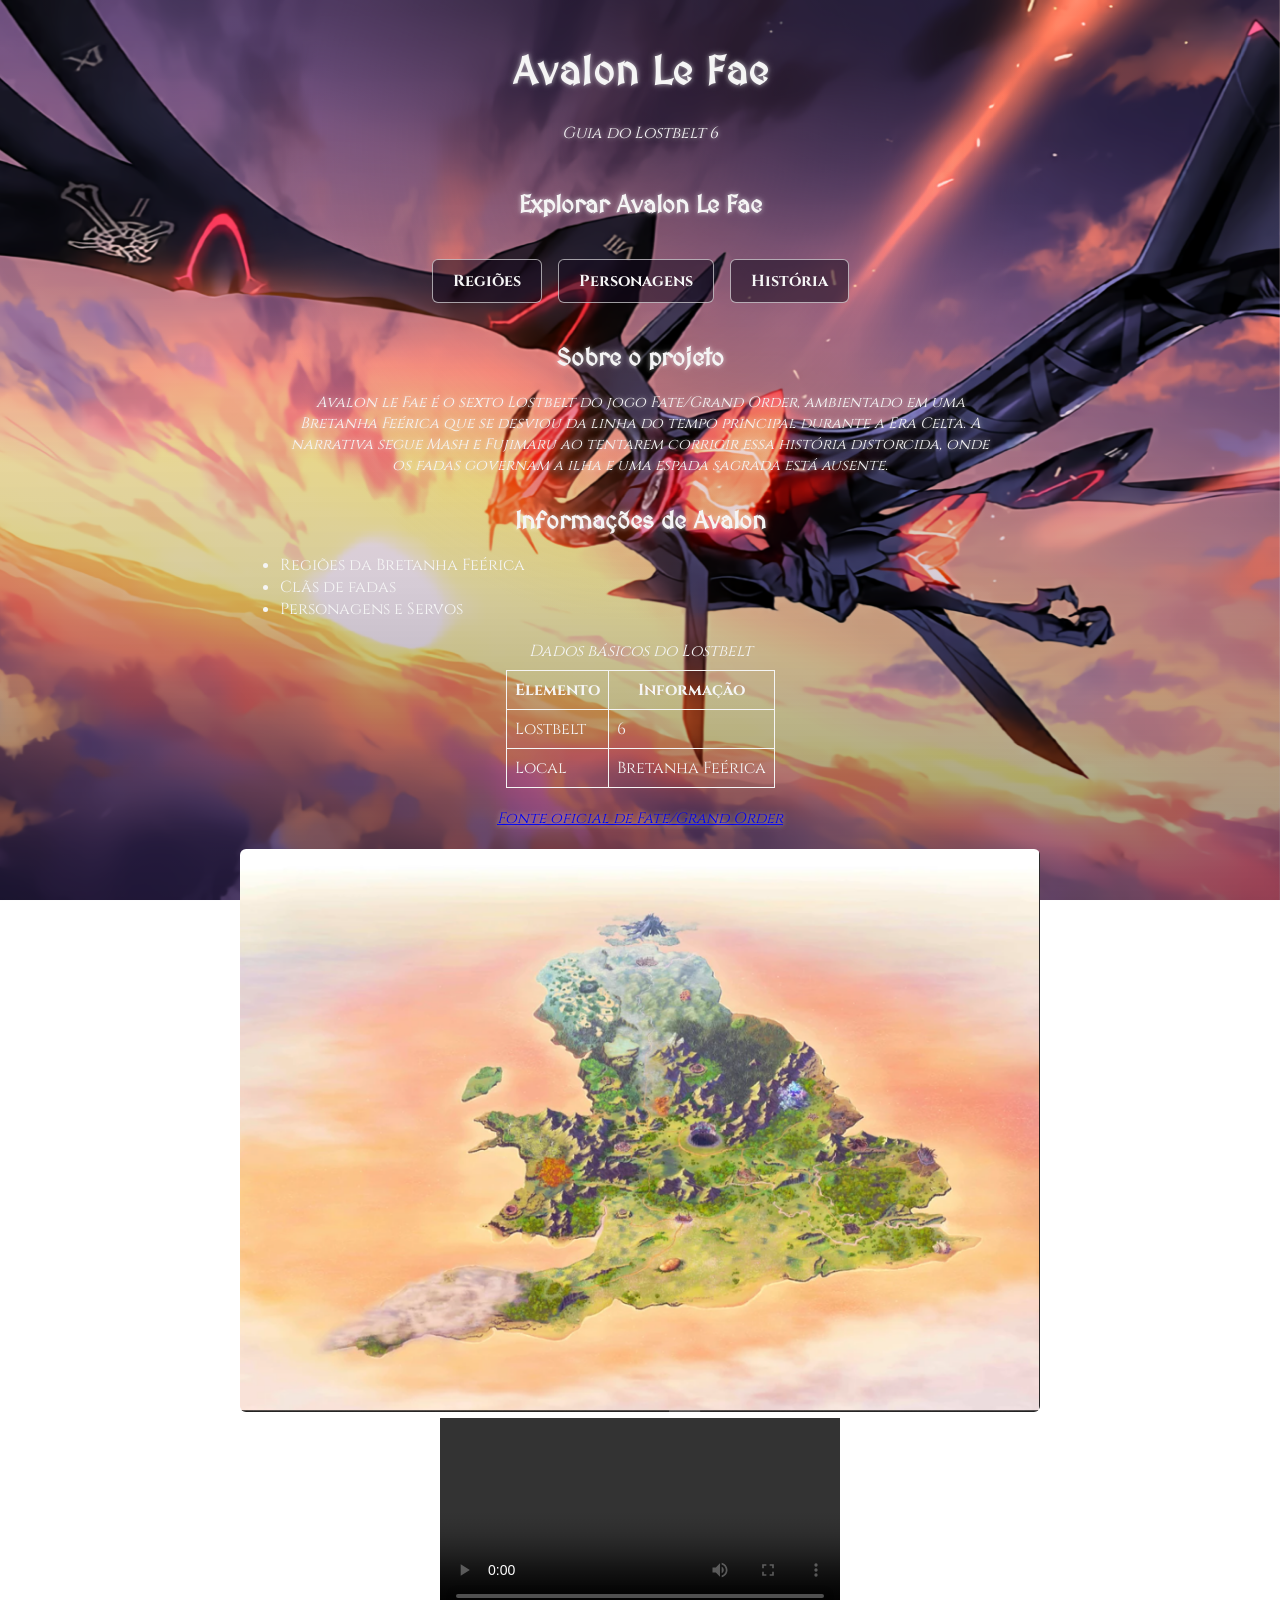
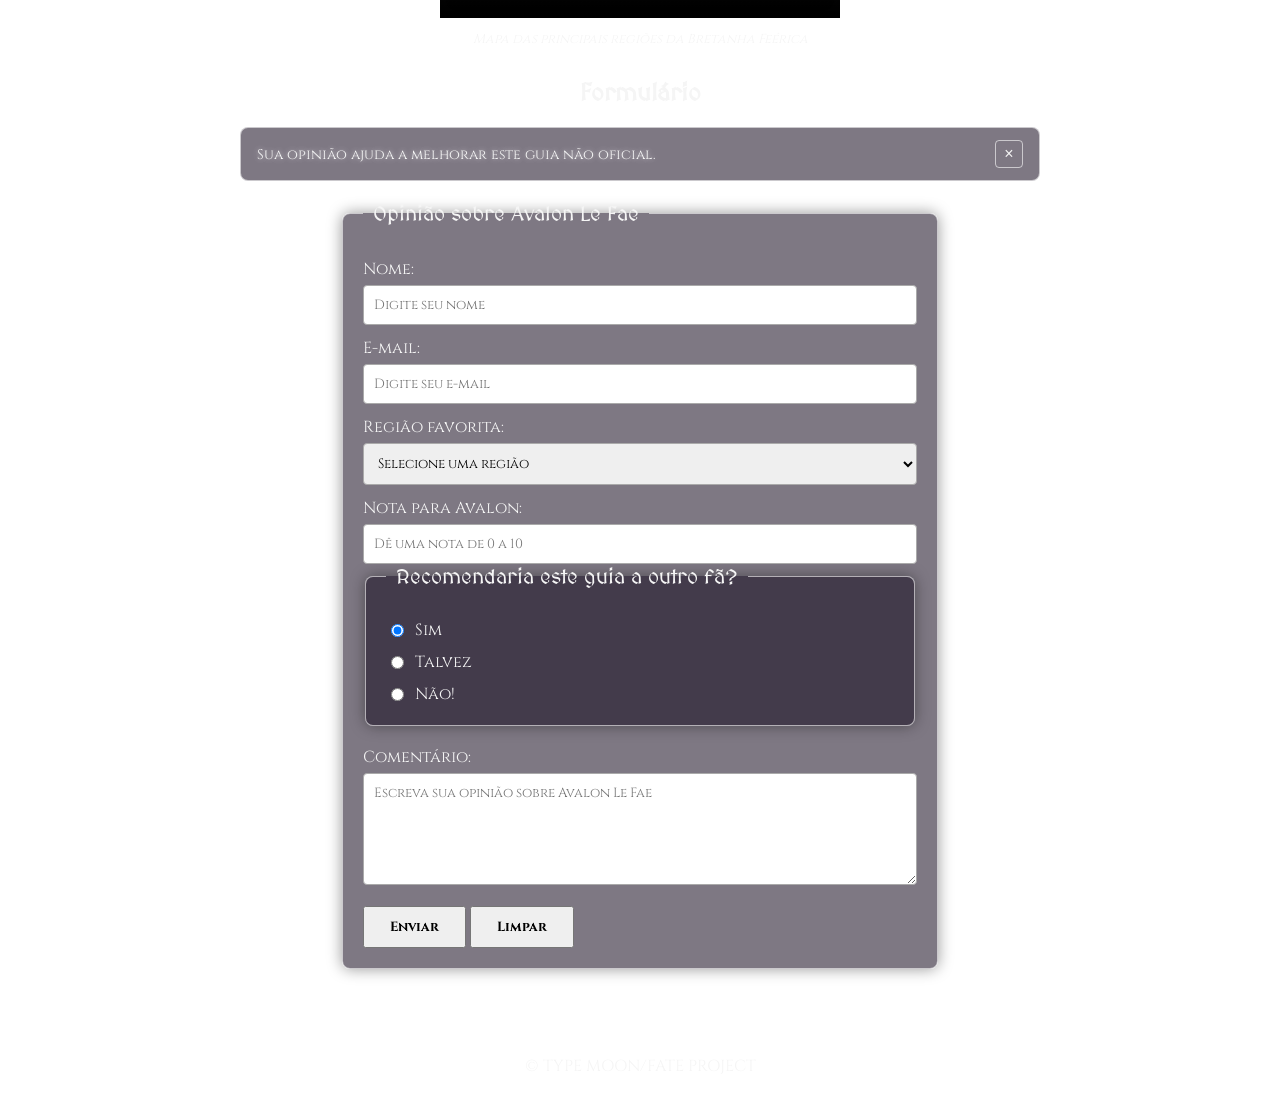
==== lsotblet6/Html/index.html @ a75bbd62 "arquivo renomeado" ====
<!DOCTYPE html>
<html lang="pt-BR">
<head>
  <meta charset="UTF-8">
  <meta name="viewport" content="width=device-width, initial-scale=1.0">
  <title>Avalon Le Fae</title>

  <link rel="preconnect" href="https://fonts.googleapis.com">
  <link rel="preconnect" href="https://fonts.gstatic.com" crossorigin>
  <link href="https://fonts.googleapis.com/css2?family=MedievalSharp&family=Cinzel:wght@400;600&display=swap" rel="stylesheet">
  <link rel="icon" type="image/png" href="symbollb6.png">

  <style>
    * { box-sizing: border-box; }
    html, body { height: 100%; }
    body {
      position: relative; margin: 0; min-height: 100vh; overflow-x: hidden;
      font-family: 'Cinzel', serif;
      background: url(albion_waifu2x_art_noise2_waifu2x_art_noise3_scale.png) center/cover fixed no-repeat;
    }
    .overlay-entardecer {
      position: fixed; inset: 0; z-index: 0; pointer-events: none; mix-blend-mode: multiply;
      background: radial-gradient(ellipse at 50% 15%, rgba(255,176,90,.35) 0%, rgba(255,176,90,0) 45%),
                  linear-gradient(to bottom, rgba(255,140,70,.22) 0%, rgba(230,90,110,.18) 35%, rgba(90,50,90,.25) 65%, rgba(25,15,45,.45) 100%);
      animation: respirarLuz 10s ease-in-out infinite alternate;
    }
    @keyframes respirarLuz { 0% { opacity: .75; } 100% { opacity: 1; } }

    .conteudo { position: relative; z-index: 1; display: flex; flex-direction: column; min-height: 100vh; padding: 20px 0; }
    h1, .titulo-medieval { font-family: 'MedievalSharp', cursive; }
    h1, h2, p, .texto-glow { color: #f5f5f5; text-shadow: 0 0 4px rgba(255,255,255,.5), 0 0 8px rgba(255,255,255,.25); }
    h1 { text-align: center; font-size: 2.5rem; letter-spacing: 1px; }
    h2 { text-align: center; font-family: 'MedievalSharp', cursive; }
    .subtitulo { text-align: center; font-style: italic; }

    main { margin-top: auto; padding: 0 20px 40px; }
    main > section > p { font-size: 15px; font-style: italic; max-width: 700px; margin: 0 auto; text-align: center; }
    section { margin: 30px auto; max-width: 800px; }

    .area-nav { display: flex; align-items: center; justify-content: center; margin: 40px 0; }
    nav { display: flex; justify-content: center; gap: 16px; flex-wrap: wrap; }
    .botao-nav {
      display: inline-block; padding: 10px 20px; text-decoration: none;
      color: #f5f5f5; font-family: 'Cinzel', serif; font-weight: bold;
      border: 1px solid rgba(255,255,255,.6); border-radius: 6px;
      background: rgba(20,10,30,.55); transition: box-shadow .2s;
    }
    .botao-nav:hover, .botao-nav:focus-visible { box-shadow: 0 0 10px rgba(216,164,255,.6); outline: 2px solid #d8a4ff; outline-offset: 2px; }

    ul, table { color: #f5f5f5; }
    table { border-collapse: collapse; margin: 20px auto; }
    th, td { border: 1px solid #f5f5f5; padding: 8px; }
    caption { color: #f5f5f5; font-style: italic; margin-bottom: 8px; }

    figure { text-align: center; margin: 20px auto; }
    figcaption { color: #f5f5f5; font-size: 13px; font-style: italic; margin-top: 6px; }
    img { max-width: 100%; height: auto; border-radius: 6px; }

    form { max-width: 600px; margin: 20px auto; }
    fieldset { padding: 20px; border: 1px solid rgba(255,255,255,.6); border-radius: 8px; background: rgba(20,10,30,.55); box-shadow: 0 0 15px rgba(0,0,0,.4); margin-bottom: 20px; }
    legend { color: #f5f5f5; font-family: 'MedievalSharp', cursive; font-size: 1.3rem; padding: 0 10px; }
    label { display: block; color: #f5f5f5; margin-top: 12px; }
    input, select, textarea { width: 100%; padding: 10px; margin-top: 5px; border: 1px solid #aaa; border-radius: 4px; font-family: 'Cinzel', serif; }
    input:focus-visible, select:focus-visible, textarea:focus-visible { outline: none; border-color: #d8a4ff; box-shadow: 0 0 8px rgba(216,164,255,.5); }
    .campo-radio { display: flex; align-items: center; gap: 8px; margin-top: 10px; }
    .campo-radio label { display: inline; margin: 0; }
    .campo-radio input { width: auto; margin-top: 0; }
    .botao-formulario { margin-top: 15px; padding: 10px 25px; cursor: pointer; font-family: 'Cinzel', serif; font-weight: bold; }

    .aviso {
      display: flex; align-items: center; justify-content: space-between; gap: 12px;
      padding: 12px 16px; border: 1px solid rgba(255,255,255,.6); border-radius: 8px;
      background: rgba(20,10,30,.55); margin-bottom: 20px;
    }
    .aviso p { margin: 0; text-align: left; font-size: 14px; }
    .botao-fechar {
      background: transparent; border: 1px solid rgba(255,255,255,.6); color: #f5f5f5;
      border-radius: 4px; width: 28px; height: 28px; cursor: pointer; font-size: 16px; line-height: 1;
    }
    .botao-fechar:hover, .botao-fechar:focus-visible { box-shadow: 0 0 8px rgba(216,164,255,.6); }
    .oculto { display: none; }

    footer { text-align: center; }

    @keyframes fadeIn { from { opacity: 0; transform: translateY(12px); } to { opacity: 1; transform: translateY(0); } }
    .fade-in { opacity: 0; animation: fadeIn 1s ease-out forwards; }
    .fade-in-1 { animation-delay: .1s; } .fade-in-2 { animation-delay: .4s; }
    .fade-in-3 { animation-delay: .7s; } .fade-in-3b { animation-delay: .9s; } .fade-in-3c { animation-delay: 1.1s; }
    .fade-in-4 { animation-delay: 1.4s; }

    @media (prefers-reduced-motion: reduce) {
      .overlay-entardecer, .fade-in { animation: none; opacity: 1; }
    }
  </style>
</head>
<body>
  <div class="overlay-entardecer"></div>

  <div class="conteudo">

    <header>
      <h1 class="fade-in fade-in-1">Avalon Le Fae</h1>
      <p class="subtitulo texto-glow fade-in fade-in-2">Guia do Lostbelt 6</p>
    </header>

    <main>

      <section aria-labelledby="titulo-explorar">
        <h2 id="titulo-explorar">Explorar Avalon Le Fae</h2>
        <div class="area-nav">
          <nav aria-label="Navegação principal">
            <a class="botao-nav fade-in fade-in-3" href="regioes.html">Regiões</a>
            <a class="botao-nav fade-in fade-in-3b" href="servos.html">Personagens</a>
            <a class="botao-nav fade-in fade-in-3c" href="story.html">História</a>
          </nav>
        </div>
      </section>

      <section aria-labelledby="titulo-sobre">
        <h2 id="titulo-sobre">Sobre o projeto</h2>
        <p class="fade-in fade-in-4">
          Avalon le Fae é o sexto Lostbelt do jogo Fate/Grand Order, ambientado em uma Bretanha
          Feérica que se desviou da linha do tempo principal durante a Era Celta. A narrativa segue
          Mash e Fujimaru ao tentarem corrigir essa história distorcida, onde os fadas governam a
          ilha e uma espada sagrada está ausente.
        </p>
      </section>

      <section aria-labelledby="titulo-info">
        <h2 id="titulo-info">Informações de Avalon</h2>
        <ul>
          <li>Regiões da Bretanha Feérica</li>
          <li>Clãs de fadas</li>
          <li>Personagens e Servos</li>
        </ul>
        <table>
          <caption>Dados básicos do Lostbelt</caption>
          <thead>
            <tr><th scope="col">Elemento</th><th scope="col">Informação</th></tr>
          </thead>
          <tbody>
            <tr><td>Lostbelt</td><td>6</td></tr>
            <tr><td>Local</td><td>Bretanha Feérica</td></tr>
          </tbody>
        </table>
        <p>
          <a href="https://fate-go.us/" target="_blank" rel="noopener noreferrer">Fonte oficial de Fate/Grand Order</a>
        </p>
        <figure>
          <img src="mapa_lostbelt.png" alt="Mapa ilustrado das regiões de Avalon Le Fae, mostrando Salisbury, Londinium, Orkney e Cornwall">
          <video controls width="400">
            <source src="videoplayback.mp4" type="video/mp4">
          </video>
          <figcaption>Mapa das principais regiões da Bretanha Feérica</figcaption>
        </figure>
      </section>

      <section aria-labelledby="titulo-formulario">
        <h2 id="titulo-formulario">Formulário</h2>

        <div class="aviso" id="aviso-formulario">
          <p>Sua opinião ajuda a melhorar este guia não oficial.</p>
          <button type="button" class="botao-fechar" aria-label="Fechar aviso" onclick="document.getElementById('aviso-formulario').classList.add('oculto')">×</button>
        </div>

        <form action="#" method="post">
          <fieldset>
            <legend>Opinião sobre Avalon Le Fae</legend>

            <label for="nome">Nome:</label>
            <input type="text" id="nome" name="nome" required minlength="2" placeholder="Digite seu nome">

            <label for="email">E-mail:</label>
            <input type="email" id="email" name="email" required placeholder="Digite seu e-mail">

            <label for="regiao">Região favorita:</label>
            <select id="regiao" name="regiao" required>
              <option value="">Selecione uma região</option>
              <option value="salisbury">Salisbury</option>
              <option value="londinium">Londinium</option>
              <option value="orkney">Orkney</option>
              <option value="cornwall">Cornwall</option>
              <option value="norwich">Norwich</option>
            </select>

            <label for="nota">Nota para Avalon:</label>
            <input type="number" id="nota" name="nota" min="0" max="10" required placeholder="Dê uma nota de 0 a 10">

            <fieldset>
              <legend>Recomendaria este guia a outro fã?</legend>
              <div class="campo-radio">
                <input type="radio" id="recomenda-sim" name="recomendacao" value="sim" checked>
                <label for="recomenda-sim">Sim</label>
              </div>
              <div class="campo-radio">
                <input type="radio" id="recomenda-talvez" name="recomendacao" value="talvez">
                <label for="recomenda-talvez">Talvez</label>
              </div>
              <div class="campo-radio">
                <input type="radio" id="recomenda-nao" name="recomendacao" value="nao">
                <label for="recomenda-nao">Não!</label>
              </div>
            </fieldset>

            <label for="comentario">Comentário:</label>
            <textarea id="comentario" name="comentario" rows="5" placeholder="Escreva sua opinião sobre Avalon Le Fae"></textarea>

            <button class="botao-formulario" type="submit">Enviar</button>
            <button class="botao-formulario" type="reset">Limpar</button>
          </fieldset>
        </form>
      </section>

    </main>

    <footer>
      <p>© TYPE MOON/FATE PROJECT</p>
    </footer>

  </div>
</body>
</html>
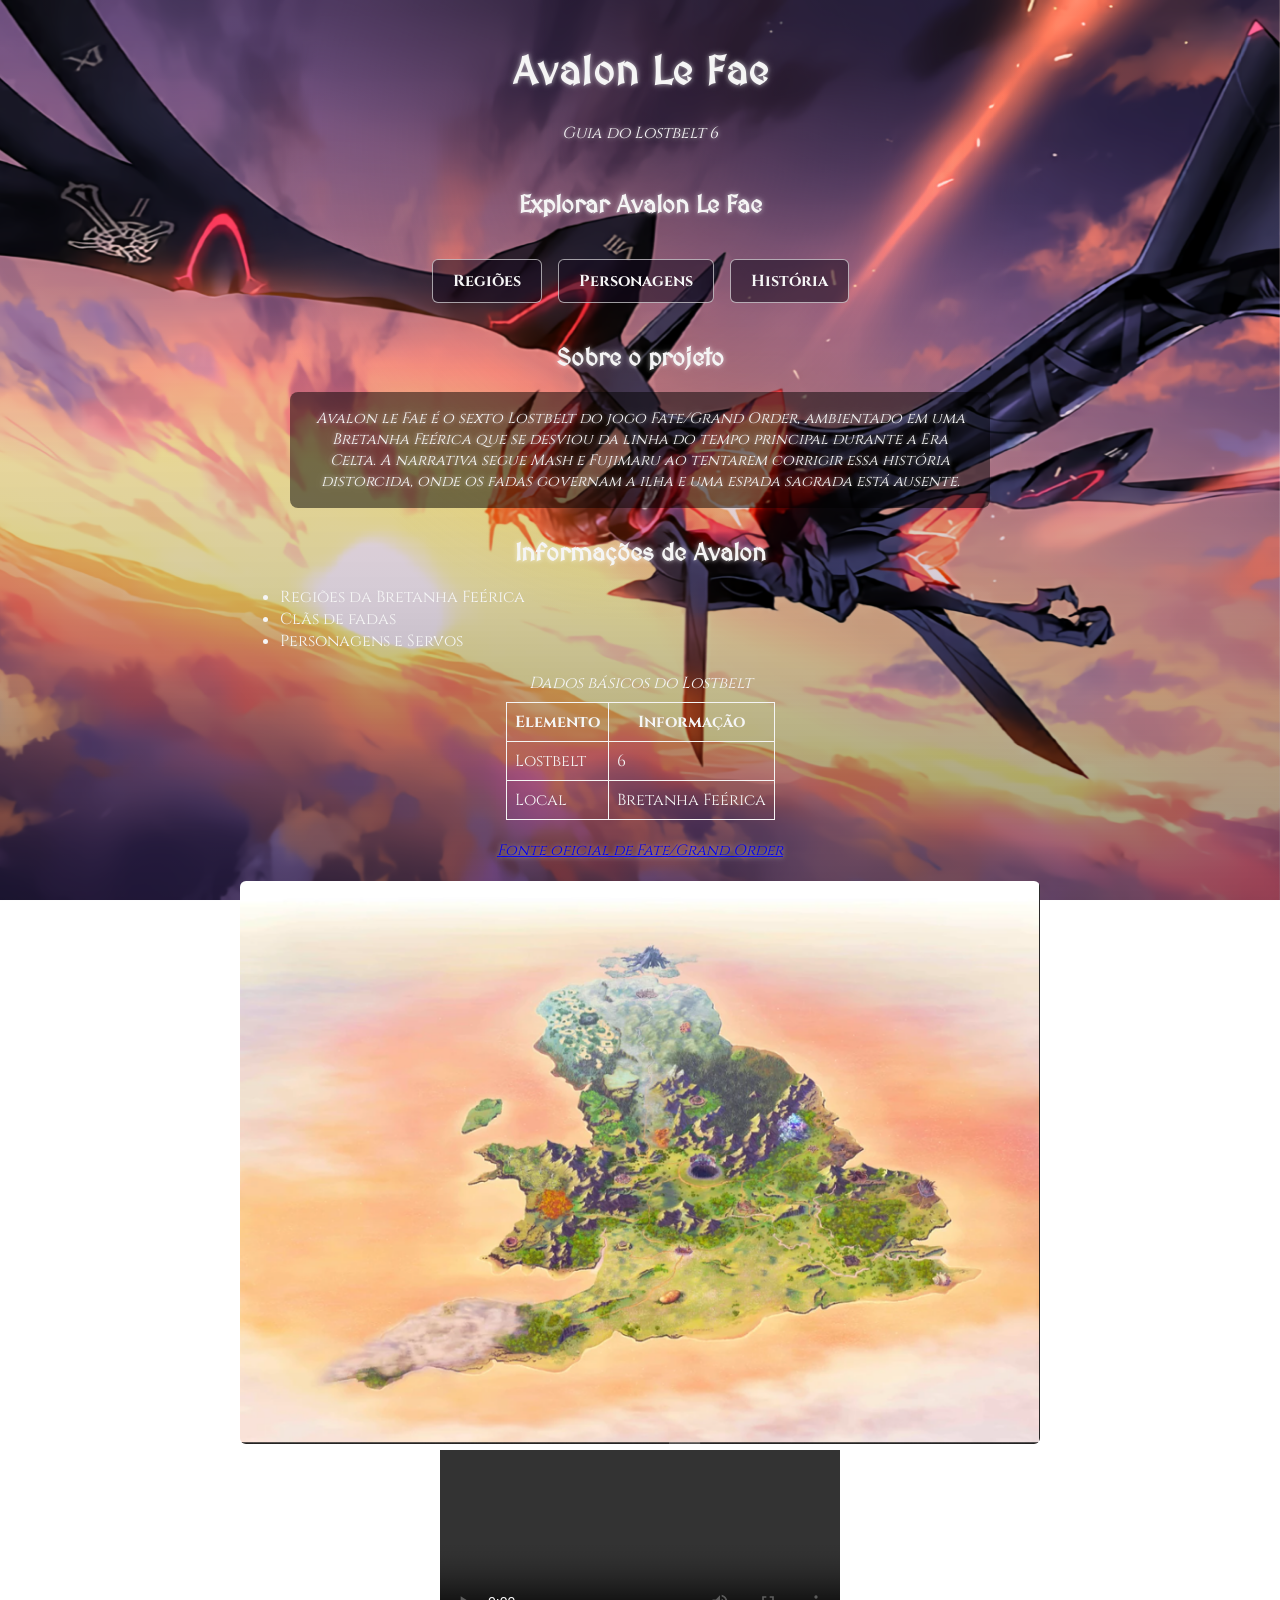
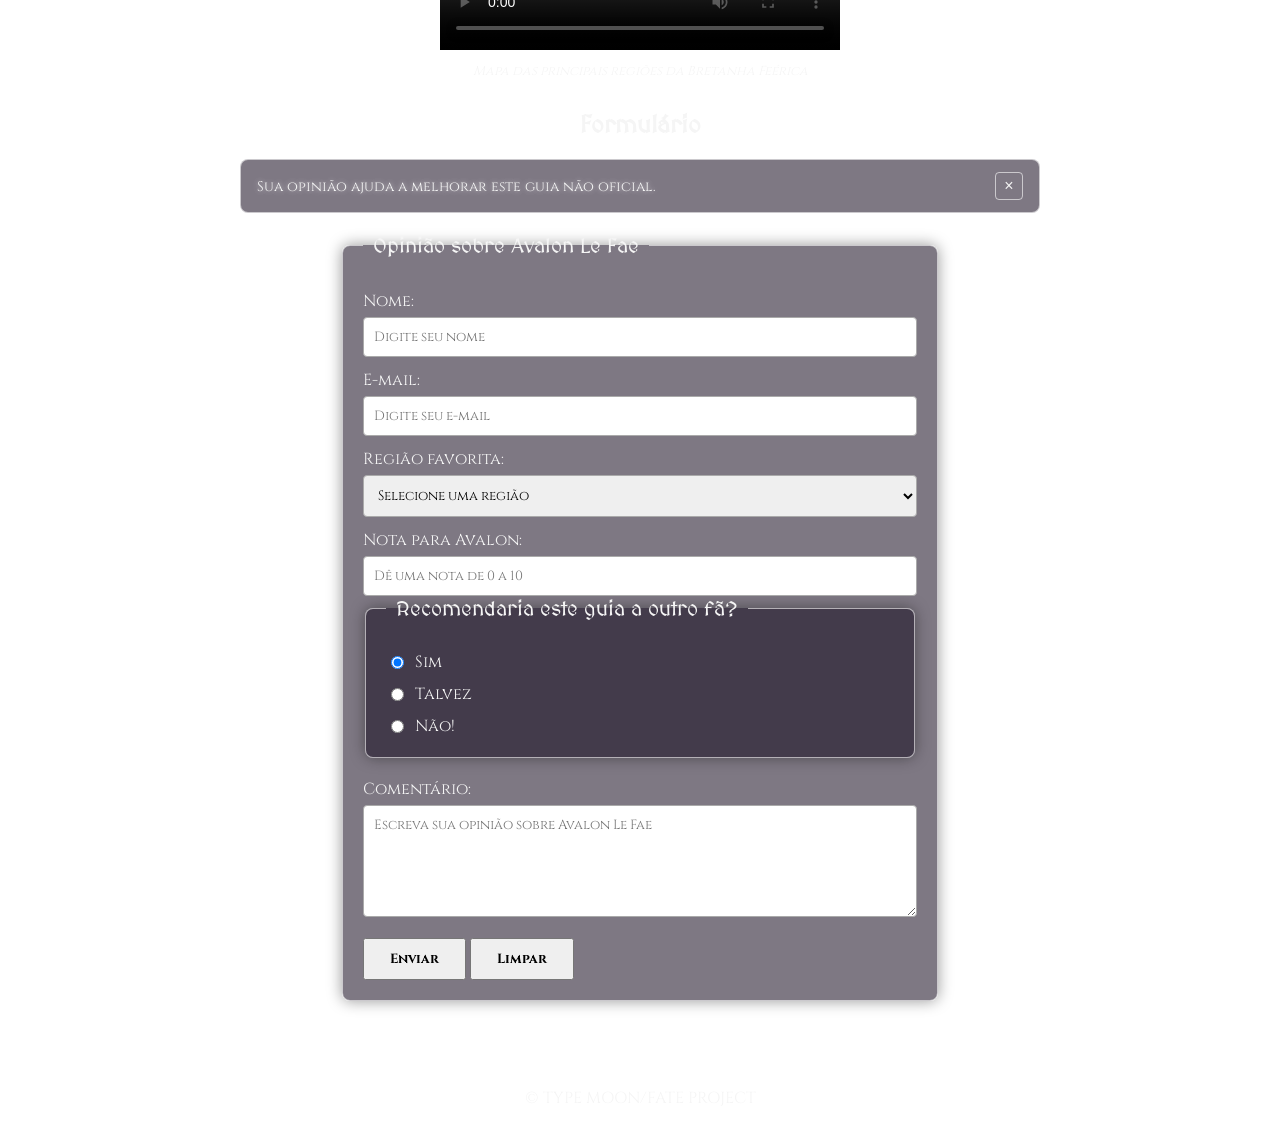
==== commit 83d8631a: "adicionar bloco ao fundo da descrição" ====
--- a/lsotblet6/Html/index.html
+++ b/lsotblet6/Html/index.html
@@ -36,6 +36,13 @@
     main { margin-top: auto; padding: 0 20px 40px; }
     main > section > p { font-size: 15px; font-style: italic; max-width: 700px; margin: 0 auto; text-align: center; }
     section { margin: 30px auto; max-width: 800px; }
+
+    /* Novo: quadro escuro semi-transparente para o texto "Sobre o projeto" */
+    .texto-com-fundo {
+      background: rgba(0, 0, 0, 0.5);
+      padding: 16px 20px;
+      border-radius: 8px;
+    }
 
     .area-nav { display: flex; align-items: center; justify-content: center; margin: 40px 0; }
     nav { display: flex; justify-content: center; gap: 16px; flex-wrap: wrap; }
@@ -118,7 +125,7 @@
 
       <section aria-labelledby="titulo-sobre">
         <h2 id="titulo-sobre">Sobre o projeto</h2>
-        <p class="fade-in fade-in-4">
+        <p class="texto-com-fundo fade-in fade-in-4">
           Avalon le Fae é o sexto Lostbelt do jogo Fate/Grand Order, ambientado em uma Bretanha
           Feérica que se desviou da linha do tempo principal durante a Era Celta. A narrativa segue
           Mash e Fujimaru ao tentarem corrigir essa história distorcida, onde os fadas governam a
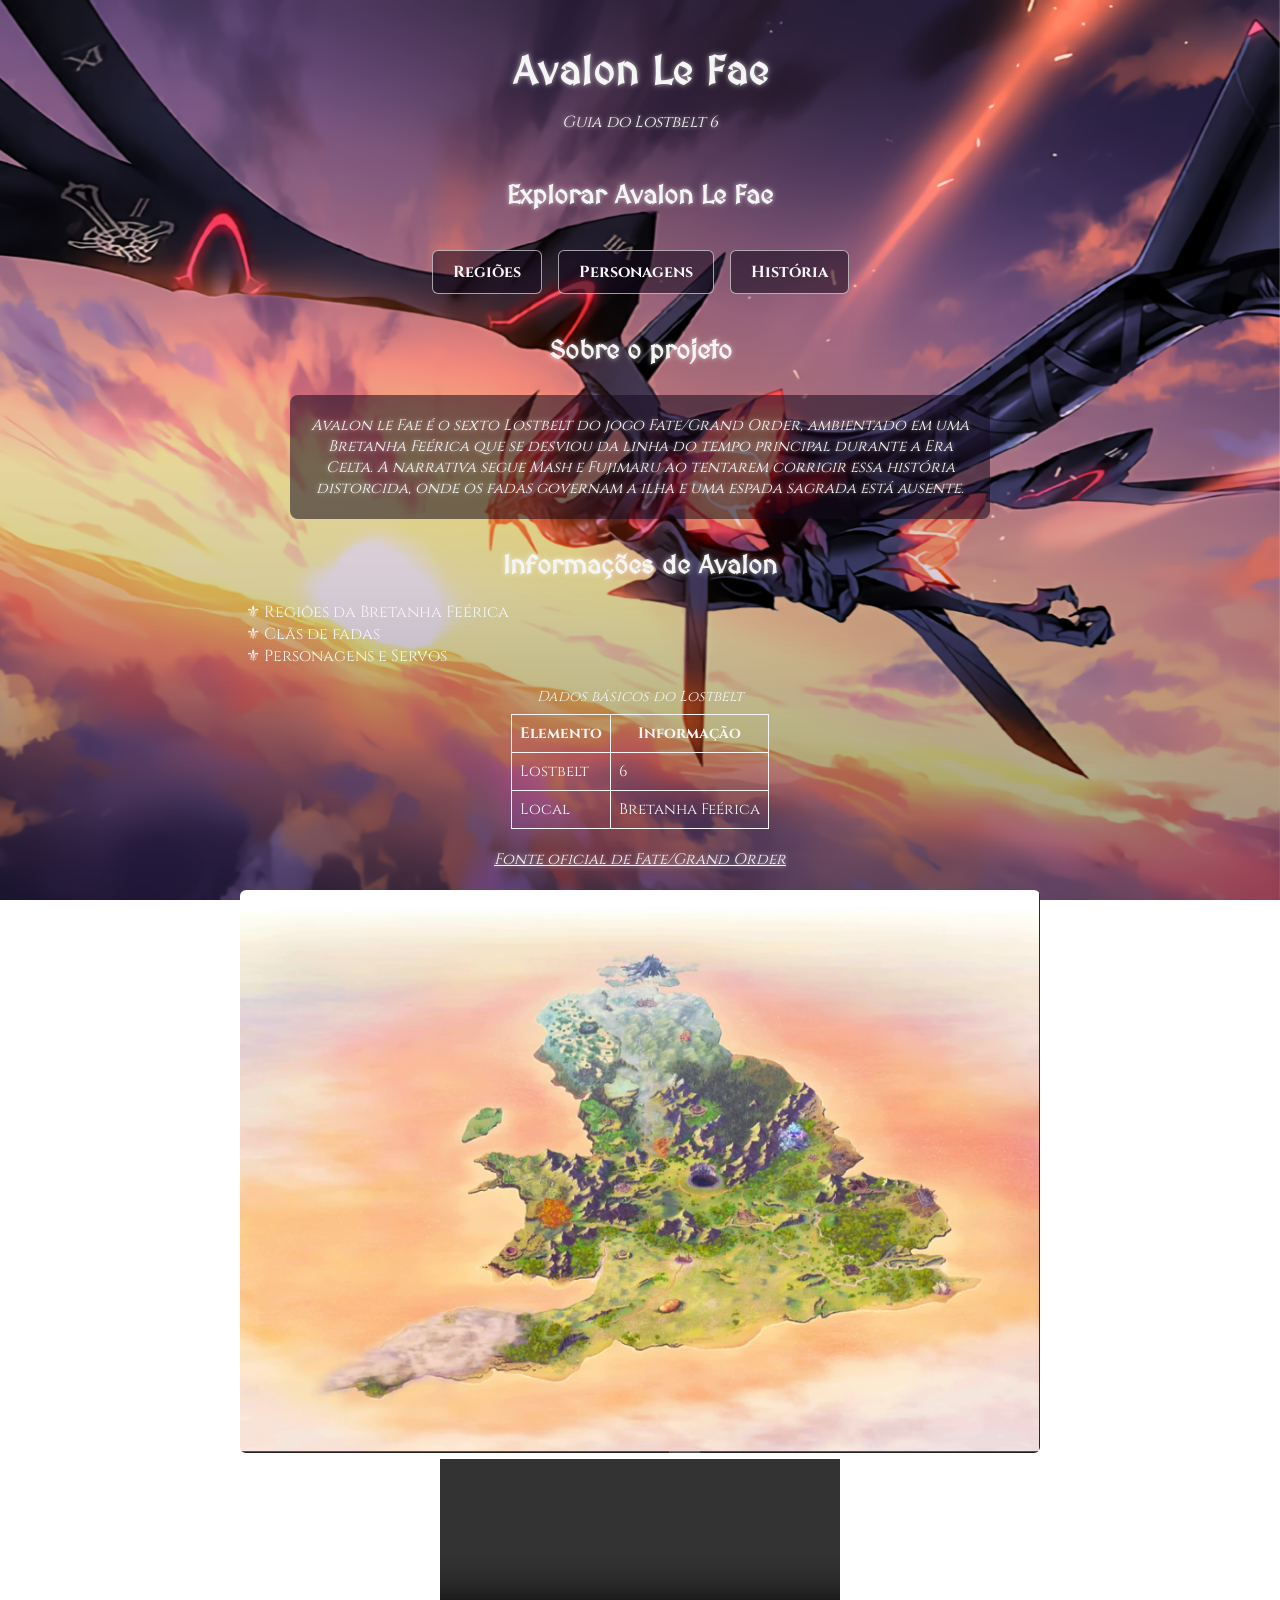
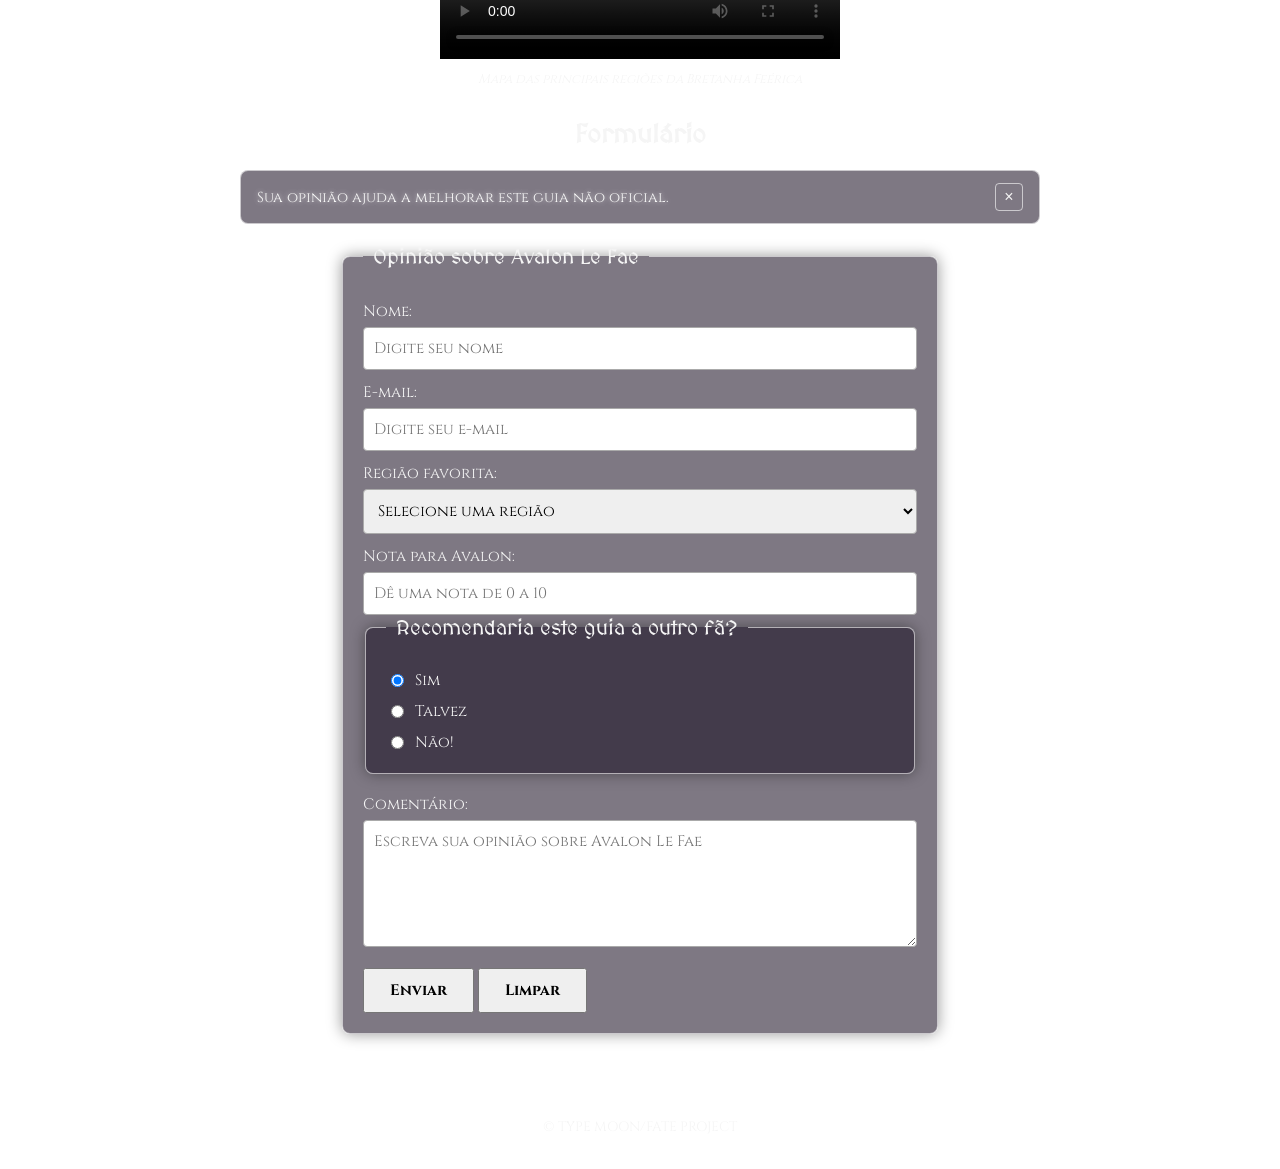
==== commit db4ee7db: "uso de CSS separado em pastas" ====
--- a/lsotblet6/Html/index.html
+++ b/lsotblet6/Html/index.html
@@ -10,95 +10,8 @@
   <link href="https://fonts.googleapis.com/css2?family=MedievalSharp&family=Cinzel:wght@400;600&display=swap" rel="stylesheet">
   <link rel="icon" type="image/png" href="symbollb6.png">
 
-  <style>
-    * { box-sizing: border-box; }
-    html, body { height: 100%; }
-    body {
-      position: relative; margin: 0; min-height: 100vh; overflow-x: hidden;
-      font-family: 'Cinzel', serif;
-      background: url(albion_waifu2x_art_noise2_waifu2x_art_noise3_scale.png) center/cover fixed no-repeat;
-    }
-    .overlay-entardecer {
-      position: fixed; inset: 0; z-index: 0; pointer-events: none; mix-blend-mode: multiply;
-      background: radial-gradient(ellipse at 50% 15%, rgba(255,176,90,.35) 0%, rgba(255,176,90,0) 45%),
-                  linear-gradient(to bottom, rgba(255,140,70,.22) 0%, rgba(230,90,110,.18) 35%, rgba(90,50,90,.25) 65%, rgba(25,15,45,.45) 100%);
-      animation: respirarLuz 10s ease-in-out infinite alternate;
-    }
-    @keyframes respirarLuz { 0% { opacity: .75; } 100% { opacity: 1; } }
-
-    .conteudo { position: relative; z-index: 1; display: flex; flex-direction: column; min-height: 100vh; padding: 20px 0; }
-    h1, .titulo-medieval { font-family: 'MedievalSharp', cursive; }
-    h1, h2, p, .texto-glow { color: #f5f5f5; text-shadow: 0 0 4px rgba(255,255,255,.5), 0 0 8px rgba(255,255,255,.25); }
-    h1 { text-align: center; font-size: 2.5rem; letter-spacing: 1px; }
-    h2 { text-align: center; font-family: 'MedievalSharp', cursive; }
-    .subtitulo { text-align: center; font-style: italic; }
-
-    main { margin-top: auto; padding: 0 20px 40px; }
-    main > section > p { font-size: 15px; font-style: italic; max-width: 700px; margin: 0 auto; text-align: center; }
-    section { margin: 30px auto; max-width: 800px; }
-
-    /* Novo: quadro escuro semi-transparente para o texto "Sobre o projeto" */
-    .texto-com-fundo {
-      background: rgba(0, 0, 0, 0.5);
-      padding: 16px 20px;
-      border-radius: 8px;
-    }
-
-    .area-nav { display: flex; align-items: center; justify-content: center; margin: 40px 0; }
-    nav { display: flex; justify-content: center; gap: 16px; flex-wrap: wrap; }
-    .botao-nav {
-      display: inline-block; padding: 10px 20px; text-decoration: none;
-      color: #f5f5f5; font-family: 'Cinzel', serif; font-weight: bold;
-      border: 1px solid rgba(255,255,255,.6); border-radius: 6px;
-      background: rgba(20,10,30,.55); transition: box-shadow .2s;
-    }
-    .botao-nav:hover, .botao-nav:focus-visible { box-shadow: 0 0 10px rgba(216,164,255,.6); outline: 2px solid #d8a4ff; outline-offset: 2px; }
-
-    ul, table { color: #f5f5f5; }
-    table { border-collapse: collapse; margin: 20px auto; }
-    th, td { border: 1px solid #f5f5f5; padding: 8px; }
-    caption { color: #f5f5f5; font-style: italic; margin-bottom: 8px; }
-
-    figure { text-align: center; margin: 20px auto; }
-    figcaption { color: #f5f5f5; font-size: 13px; font-style: italic; margin-top: 6px; }
-    img { max-width: 100%; height: auto; border-radius: 6px; }
-
-    form { max-width: 600px; margin: 20px auto; }
-    fieldset { padding: 20px; border: 1px solid rgba(255,255,255,.6); border-radius: 8px; background: rgba(20,10,30,.55); box-shadow: 0 0 15px rgba(0,0,0,.4); margin-bottom: 20px; }
-    legend { color: #f5f5f5; font-family: 'MedievalSharp', cursive; font-size: 1.3rem; padding: 0 10px; }
-    label { display: block; color: #f5f5f5; margin-top: 12px; }
-    input, select, textarea { width: 100%; padding: 10px; margin-top: 5px; border: 1px solid #aaa; border-radius: 4px; font-family: 'Cinzel', serif; }
-    input:focus-visible, select:focus-visible, textarea:focus-visible { outline: none; border-color: #d8a4ff; box-shadow: 0 0 8px rgba(216,164,255,.5); }
-    .campo-radio { display: flex; align-items: center; gap: 8px; margin-top: 10px; }
-    .campo-radio label { display: inline; margin: 0; }
-    .campo-radio input { width: auto; margin-top: 0; }
-    .botao-formulario { margin-top: 15px; padding: 10px 25px; cursor: pointer; font-family: 'Cinzel', serif; font-weight: bold; }
-
-    .aviso {
-      display: flex; align-items: center; justify-content: space-between; gap: 12px;
-      padding: 12px 16px; border: 1px solid rgba(255,255,255,.6); border-radius: 8px;
-      background: rgba(20,10,30,.55); margin-bottom: 20px;
-    }
-    .aviso p { margin: 0; text-align: left; font-size: 14px; }
-    .botao-fechar {
-      background: transparent; border: 1px solid rgba(255,255,255,.6); color: #f5f5f5;
-      border-radius: 4px; width: 28px; height: 28px; cursor: pointer; font-size: 16px; line-height: 1;
-    }
-    .botao-fechar:hover, .botao-fechar:focus-visible { box-shadow: 0 0 8px rgba(216,164,255,.6); }
-    .oculto { display: none; }
-
-    footer { text-align: center; }
-
-    @keyframes fadeIn { from { opacity: 0; transform: translateY(12px); } to { opacity: 1; transform: translateY(0); } }
-    .fade-in { opacity: 0; animation: fadeIn 1s ease-out forwards; }
-    .fade-in-1 { animation-delay: .1s; } .fade-in-2 { animation-delay: .4s; }
-    .fade-in-3 { animation-delay: .7s; } .fade-in-3b { animation-delay: .9s; } .fade-in-3c { animation-delay: 1.1s; }
-    .fade-in-4 { animation-delay: 1.4s; }
-
-    @media (prefers-reduced-motion: reduce) {
-      .overlay-entardecer, .fade-in { animation: none; opacity: 1; }
-    }
-  </style>
+  <link rel="stylesheet" href="../Css/reset.css">
+  <link rel="stylesheet" href="../Css/style.css">
 </head>
 <body>
   <div class="overlay-entardecer"></div>
@@ -106,7 +19,7 @@
   <div class="conteudo">
 
     <header>
-      <h1 class="fade-in fade-in-1">Avalon Le Fae</h1>
+      <h1 id="titulo-principal" class="fade-in fade-in-1">Avalon Le Fae</h1>
       <p class="subtitulo texto-glow fade-in fade-in-2">Guia do Lostbelt 6</p>
     </header>
 
--- a/lsotblet6/Css/style.css
+++ b/lsotblet6/Css/style.css
@@ -0,0 +1,352 @@
+:root {
+  --cor-texto-claro: #f5f5f5;
+  --cor-destaque: #d8a4ff;
+  --cor-painel-escuro: rgba(20, 10, 30, 0.55);
+  --espacamento-padrao: 20px;
+  --raio-borda-padrao: 8px;
+}
+
+body {
+  font-family: 'Cinzel', serif;
+  min-height: 100vh;
+  position: relative;
+  overflow-x: hidden;
+  background: url("../albion_waifu2x_art_noise2.png") center/cover fixed no-repeat;
+}
+
+h1,
+h2,
+p,
+.texto-glow {
+  color: var(--cor-texto-claro);
+  text-shadow: 0 0 4px rgba(255, 255, 255, 0.5), 0 0 8px rgba(255, 255, 255, 0.25);
+}
+
+.titulo-medieval,
+h1 {
+  font-family: 'MedievalSharp', cursive;
+}
+
+h1 {
+  text-align: center;
+  font-size: 2.5rem;
+  letter-spacing: 1px;
+}
+
+h2 {
+  text-align: center;
+  font-family: 'MedievalSharp', cursive;
+  font-size: 1.6rem;
+}
+
+.subtitulo {
+  text-align: center;
+  font-style: italic;
+  font-size: 1rem;
+}
+
+body.pagina-historia {
+  background-image: url("../back121300.png");
+}
+
+#titulo-principal {
+  margin-bottom: 4px;
+}
+
+.conteudo {
+  position: relative;
+  z-index: 1;
+  display: flex;
+  flex-direction: column;
+  min-height: 100vh;
+  padding: var(--espacamento-padrao) 0;
+}
+
+main {
+  margin-top: auto;
+  padding: 0 var(--espacamento-padrao) 40px;
+}
+
+main > section > p {
+  font-size: 0.95rem;
+  font-style: italic;
+  max-width: 700px;
+  margin: 0 auto;
+  text-align: center;
+}
+
+section {
+  margin: 30px auto;
+  max-width: 800px;
+}
+
+
+.texto-com-fundo {
+  background: var(--cor-painel-escuro);
+  padding: var(--espacamento-padrao);
+  border-radius: var(--raio-borda-padrao);
+  width: 700px;
+  max-width: 100%;
+  margin: 30px auto;
+}
+
+.area-nav {
+  display: flex;
+  align-items: center;
+  justify-content: center;
+  margin: 40px 0;
+}
+
+nav {
+  display: flex;
+  justify-content: center;
+  gap: 16px;
+  flex-wrap: wrap;
+}
+
+
+nav > .botao-nav {
+  display: inline-block;
+  padding: 10px 20px;
+  text-decoration: none;
+  color: var(--cor-texto-claro);
+  font-family: 'Cinzel', serif;
+  font-weight: bold;
+  font-size: 1rem;
+  border: 1px solid rgba(255, 255, 255, 0.6);
+  border-radius: 6px;
+  background: var(--cor-painel-escuro);
+  transition: box-shadow 0.2s;
+}
+
+.botao-nav:hover,
+.botao-nav:focus-visible {
+  box-shadow: 0 0 10px rgba(216, 164, 255, 0.6);
+  outline: 2px solid var(--cor-destaque);
+  outline-offset: 2px;
+}
+
+
+a:link {
+  color: var(--cor-texto-claro);
+}
+
+a:visited {
+  color: #cbb3e0;
+}
+
+a:hover,
+a:focus-visible {
+  color: var(--cor-destaque);
+  text-shadow: 0 0 6px var(--cor-destaque);
+}
+
+a:active {
+  color: #ffffff;
+}
+
+
+ul {
+  color: var(--cor-texto-claro);
+  list-style-type: "⚜ ";
+  padding-left: 1.5rem;
+  font-size: 1rem;
+}
+
+table {
+  color: var(--cor-texto-claro);
+  border-collapse: collapse;
+  margin: 20px auto;
+  font-size: 0.95rem;
+}
+
+th,
+td {
+  border: 1px solid var(--cor-texto-claro);
+  padding: 0.5rem;
+}
+
+caption {
+  color: var(--cor-texto-claro);
+  font-style: italic;
+  margin-bottom: 8px;
+  font-size: 0.9rem;
+}
+
+figure {
+  text-align: center;
+  margin: 20px auto;
+}
+
+figcaption {
+  color: var(--cor-texto-claro);
+  font-size: 0.8rem;
+  font-style: italic;
+  margin-top: 6px;
+}
+
+img {
+  max-width: 100%;
+  height: auto;
+  border-radius: 6px;
+}
+
+form {
+  max-width: 600px;
+  margin: 20px auto;
+}
+
+fieldset {
+  padding: var(--espacamento-padrao);
+  border: 1px solid rgba(255, 255, 255, 0.6);
+  border-radius: var(--raio-borda-padrao);
+  background: var(--cor-painel-escuro);
+  box-shadow: 0 0 15px rgba(0, 0, 0, 0.4);
+  margin-bottom: var(--espacamento-padrao);
+}
+
+legend {
+  color: var(--cor-texto-claro);
+  font-family: 'MedievalSharp', cursive;
+  font-size: 1.3rem;
+  padding: 0 10px;
+}
+
+label {
+  display: block;
+  color: var(--cor-texto-claro);
+  margin-top: 12px;
+  font-size: 0.95rem;
+}
+
+input,
+select,
+textarea {
+  width: 100%;
+  padding: 10px;
+  margin-top: 5px;
+  border: 1px solid #aaa;
+  border-radius: 4px;
+  font-family: 'Cinzel', serif;
+  font-size: 0.95rem;
+}
+
+input:focus-visible,
+select:focus-visible,
+textarea:focus-visible {
+  outline: none;
+  border-color: var(--cor-destaque);
+  box-shadow: 0 0 8px rgba(216, 164, 255, 0.5);
+}
+
+.campo-radio {
+  display: flex;
+  align-items: center;
+  gap: 8px;
+  margin-top: 10px;
+}
+
+.campo-radio label {
+  display: inline;
+  margin: 0;
+}
+
+.campo-radio input {
+  width: auto;
+  margin-top: 0;
+}
+
+.botao-formulario {
+  margin-top: 15px;
+  padding: 10px 25px;
+  cursor: pointer;
+  font-family: 'Cinzel', serif;
+  font-weight: bold;
+  font-size: 0.95rem;
+}
+
+.aviso {
+  display: flex;
+  align-items: center;
+  justify-content: space-between;
+  gap: 12px;
+  padding: 12px 16px;
+  border: 1px solid rgba(255, 255, 255, 0.6);
+  border-radius: var(--raio-borda-padrao);
+  background: var(--cor-painel-escuro);
+  margin-bottom: var(--espacamento-padrao);
+}
+
+.aviso p {
+  margin: 0;
+  text-align: left;
+  font-size: 0.9rem;
+}
+
+.botao-fechar {
+  background: transparent;
+  border: 1px solid rgba(255, 255, 255, 0.6);
+  color: var(--cor-texto-claro);
+  border-radius: 4px;
+  width: 28px;
+  height: 28px;
+  cursor: pointer;
+  font-size: 1rem;
+  line-height: 1;
+}
+
+.botao-fechar:hover,
+.botao-fechar:focus-visible {
+  box-shadow: 0 0 8px rgba(216, 164, 255, 0.6);
+}
+
+.oculto {
+  display: none;
+}
+
+footer {
+  text-align: center;
+  font-size: 0.85rem;
+}
+
+.overlay-entardecer {
+  position: fixed;
+  inset: 0;
+  z-index: 0;
+  pointer-events: none;
+  mix-blend-mode: multiply;
+  background: radial-gradient(ellipse at 50% 15%, rgba(255, 176, 90, 0.35) 0%, rgba(255, 176, 90, 0) 45%),
+              linear-gradient(to bottom, rgba(255, 140, 70, 0.22) 0%, rgba(230, 90, 110, 0.18) 35%, rgba(90, 50, 90, 0.25) 65%, rgba(25, 15, 45, 0.45) 100%);
+  animation: respirarLuz 10s ease-in-out infinite alternate;
+}
+
+@keyframes respirarLuz {
+  0% { opacity: 0.75; }
+  100% { opacity: 1; }
+}
+
+
+@keyframes fadeIn {
+  from { opacity: 0; transform: translateY(12px); }
+  to { opacity: 1; transform: translateY(0); }
+}
+
+.fade-in {
+  opacity: 0;
+  animation: fadeIn 1s ease-out forwards;
+}
+
+.fade-in-1 { animation-delay: 0.1s; }
+.fade-in-2 { animation-delay: 0.4s; }
+.fade-in-3 { animation-delay: 0.7s; }
+.fade-in-3b { animation-delay: 0.9s; }
+.fade-in-3c { animation-delay: 1.1s; }
+.fade-in-4 { animation-delay: 1.4s; }
+
+@media (prefers-reduced-motion: reduce) {
+  .overlay-entardecer,
+  .fade-in {
+    animation: none;
+    opacity: 1;
+  }
+}
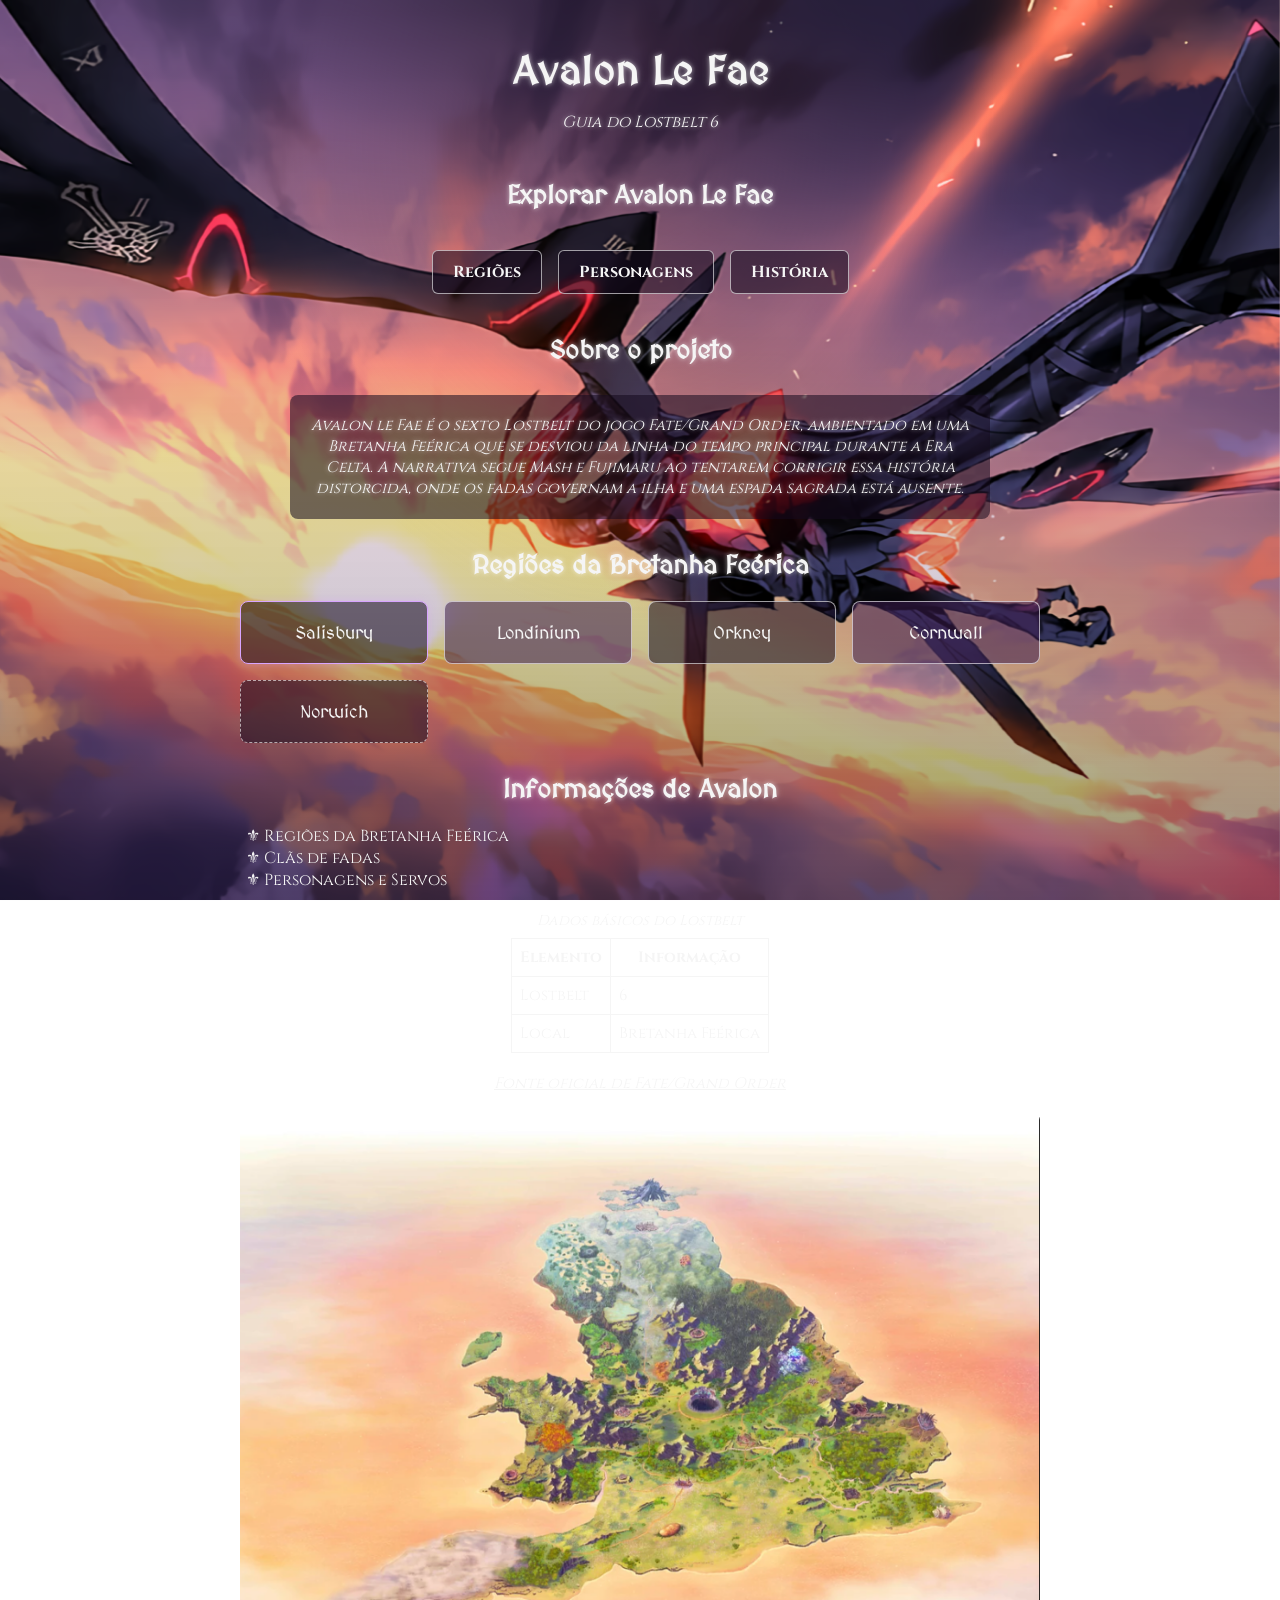
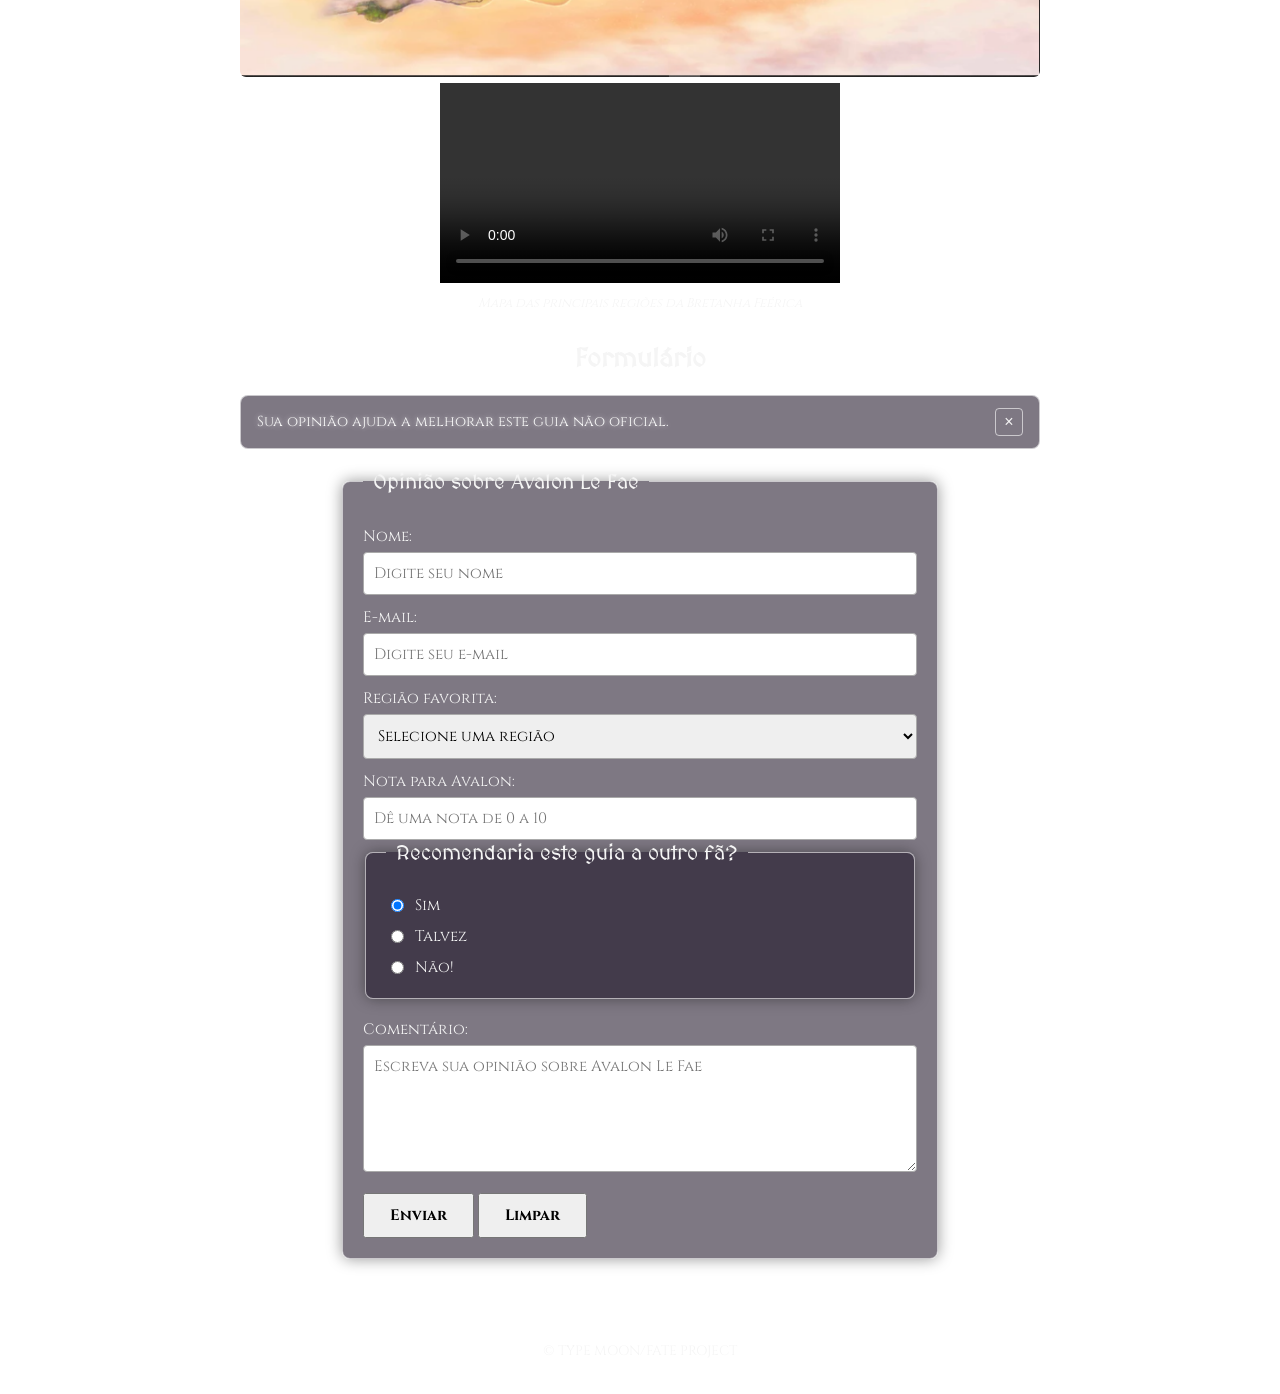
==== commit e78ba757: "flexbox e grade responsiva" ====
--- a/lsotblet6/Html/index.html
+++ b/lsotblet6/Html/index.html
@@ -45,6 +45,17 @@
           ilha e uma espada sagrada está ausente.
         </p>
       </section>
+
+    <section aria-labelledby="titulo-regioes">
+      <h2 id="titulo-regioes">Regiões da Bretanha Feérica</h2>
+      <ul class="grade-regioes">
+        <li>Salisbury</li>
+        <li>Londinium</li>
+        <li>Orkney</li>
+        <li>Cornwall</li>
+        <li>Norwich</li>
+      </ul>
+    </section>
 
       <section aria-labelledby="titulo-info">
         <h2 id="titulo-info">Informações de Avalon</h2>
--- a/lsotblet6/Css/style.css
+++ b/lsotblet6/Css/style.css
@@ -303,7 +303,46 @@
 .oculto {
   display: none;
 }
-
+.grade-regioes {
+  display: grid;
+  /* auto-fit + minmax: o número de colunas se ajusta sozinho
+     ao espaço disponível, sem precisar de media query */
+  grid-template-columns: repeat(auto-fit, minmax(160px, 1fr));
+  gap: 16px;
+  list-style: none;
+  padding: 0;
+  margin: 20px 0;
+}
+
+.grade-regioes li {
+  background: var(--cor-painel-escuro);
+  border: 1px solid rgba(255, 255, 255, 0.6);
+  border-radius: var(--raio-borda-padrao);
+  padding: var(--espacamento-padrao);
+  text-align: center;
+  font-family: 'MedievalSharp', cursive;
+  font-size: 1.1rem;
+  color: var(--cor-texto-claro);
+
+  transition: transform 0.2s, box-shadow 0.2s;
+}
+
+.grade-regioes li:hover {
+  transform: scale(1.05);
+  box-shadow: 0 0 10px rgba(216, 164, 255, 0.6);
+}
+.grade-regioes li:first-child {
+  border-color: var(--cor-destaque);
+  box-shadow: 0 0 8px rgba(216, 164, 255, 0.4);
+}
+
+.grade-regioes li:nth-child(even) {
+  background: rgba(60, 30, 80, 0.55);
+}
+
+.grade-regioes li:last-child {
+  border-style: dashed;
+}
 footer {
   text-align: center;
   font-size: 0.85rem;
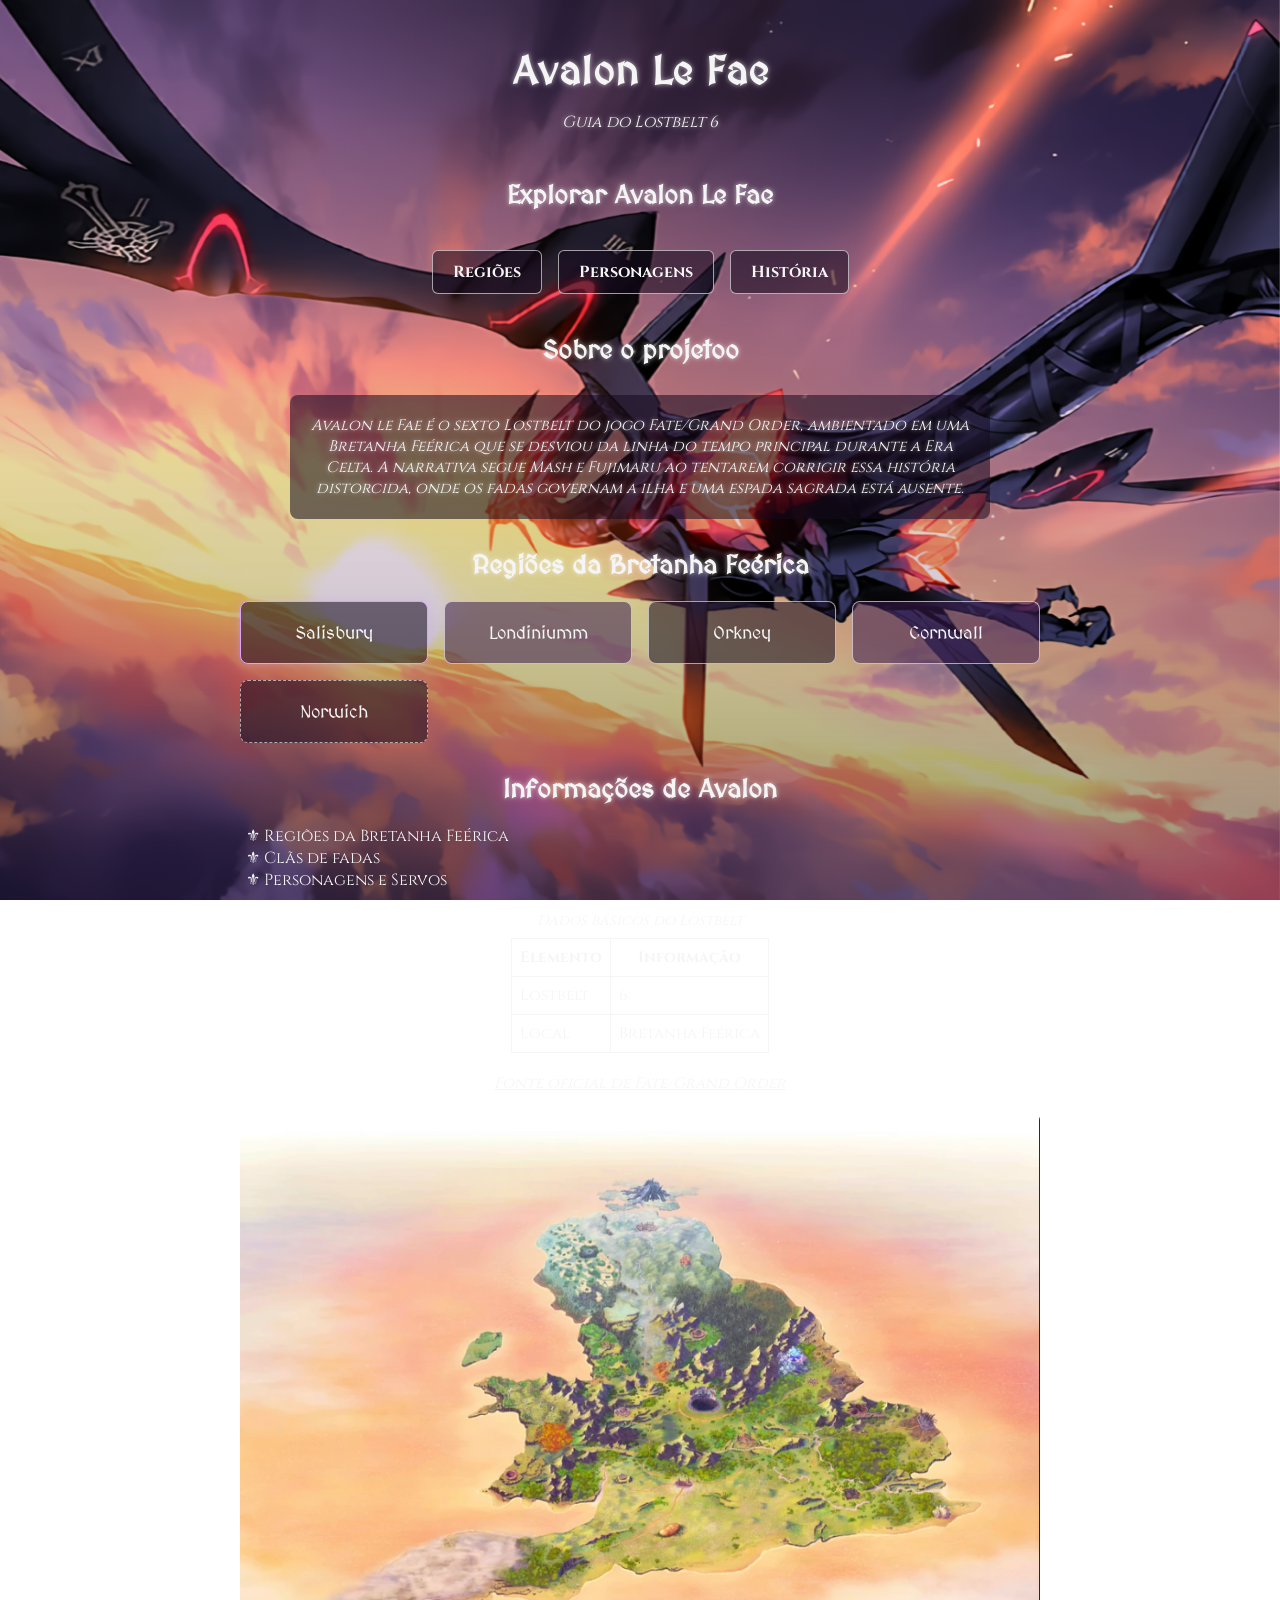
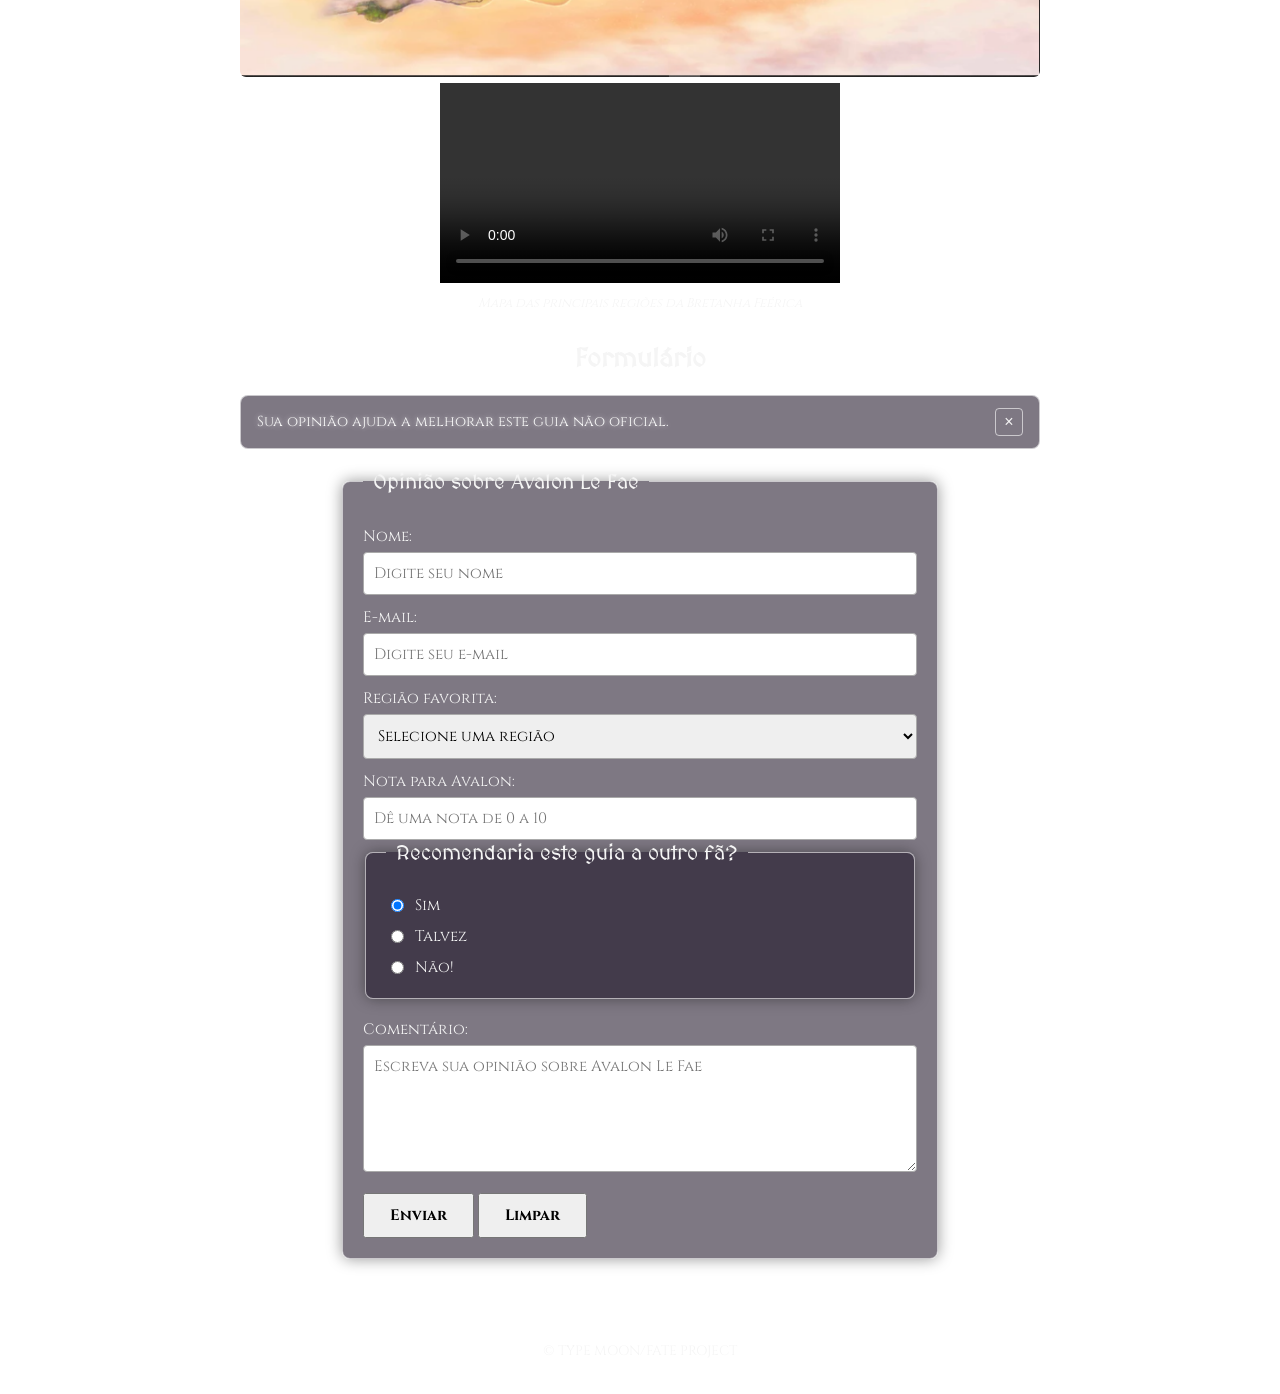
==== commit 1a9bf6df: "altnome" ====
--- a/lsotblet6/Html/index.html
+++ b/lsotblet6/Html/index.html
@@ -37,7 +37,7 @@
       </section>
 
       <section aria-labelledby="titulo-sobre">
-        <h2 id="titulo-sobre">Sobre o projeto</h2>
+        <h2 id="titulo-sobre">Sobre o projetoo</h2>
         <p class="texto-com-fundo fade-in fade-in-4">
           Avalon le Fae é o sexto Lostbelt do jogo Fate/Grand Order, ambientado em uma Bretanha
           Feérica que se desviou da linha do tempo principal durante a Era Celta. A narrativa segue
@@ -50,7 +50,7 @@
       <h2 id="titulo-regioes">Regiões da Bretanha Feérica</h2>
       <ul class="grade-regioes">
         <li>Salisbury</li>
-        <li>Londinium</li>
+        <li>Londiniumm</li>
         <li>Orkney</li>
         <li>Cornwall</li>
         <li>Norwich</li>
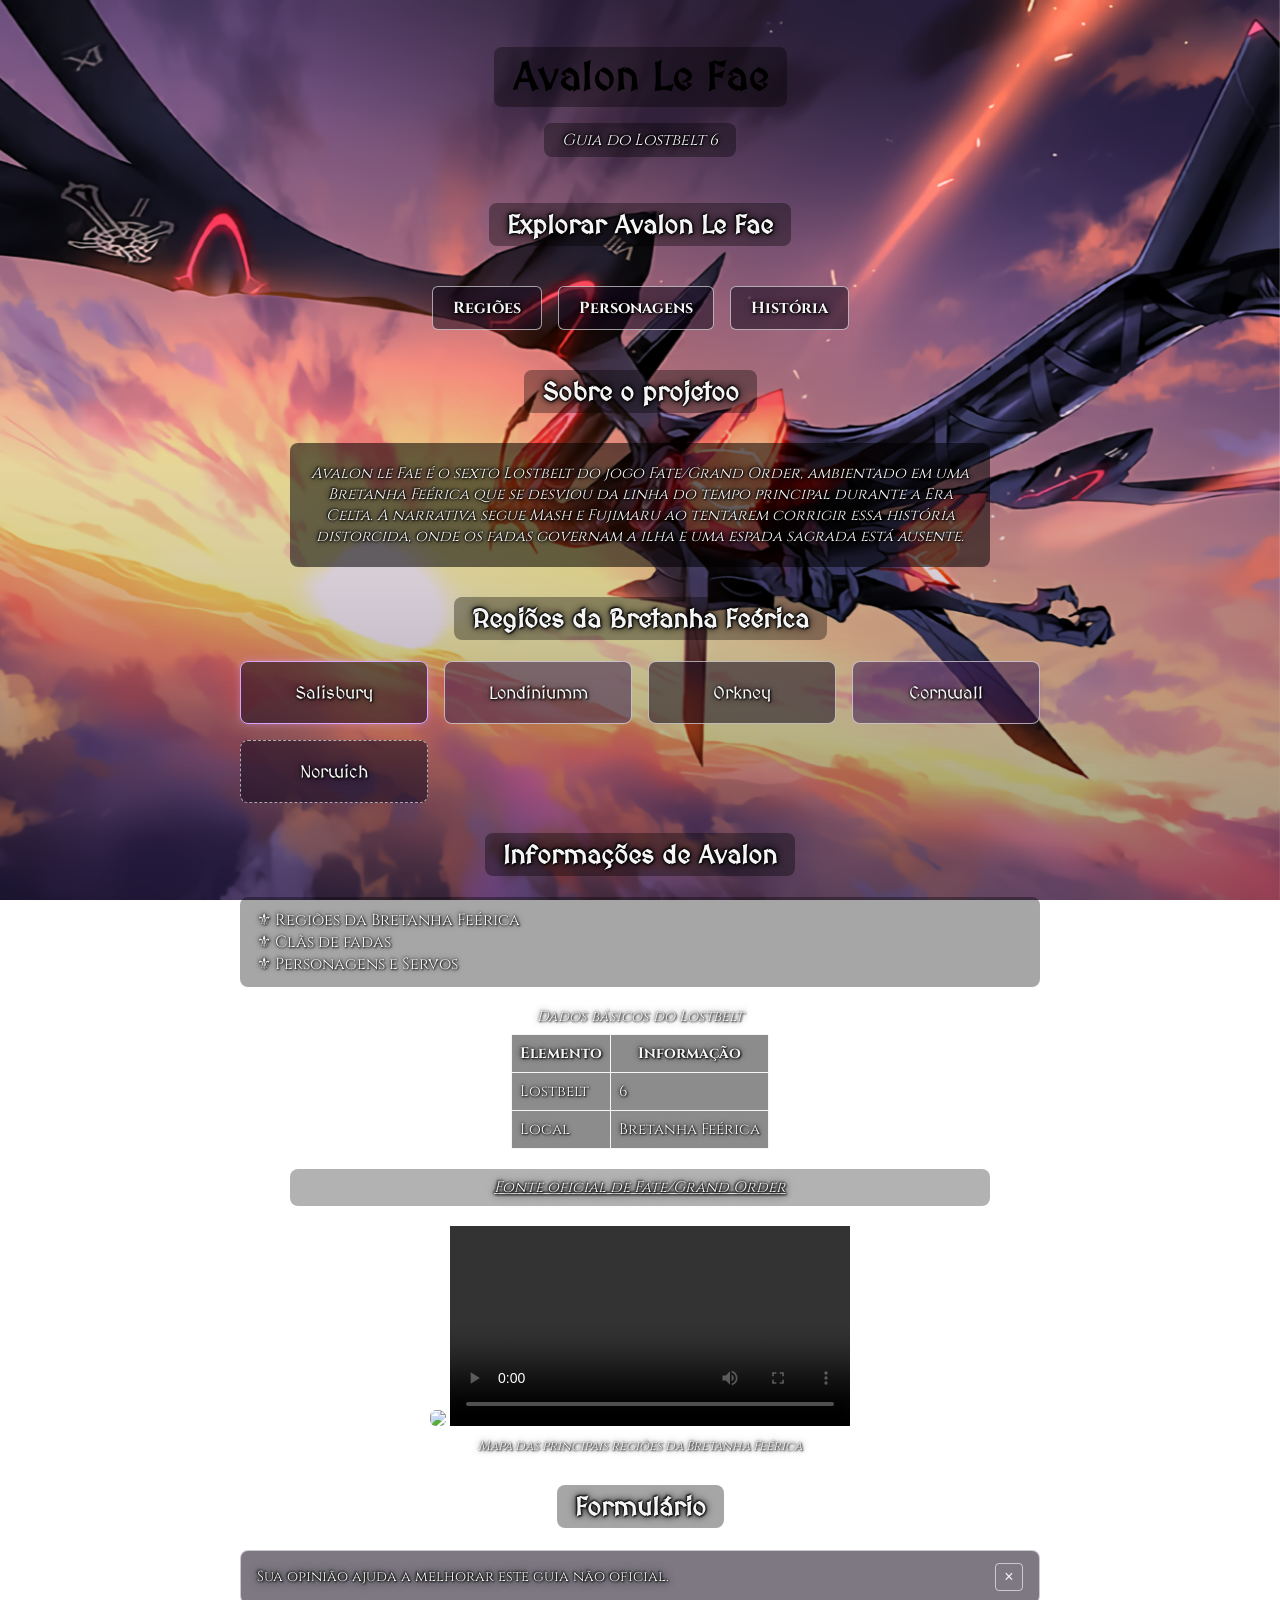
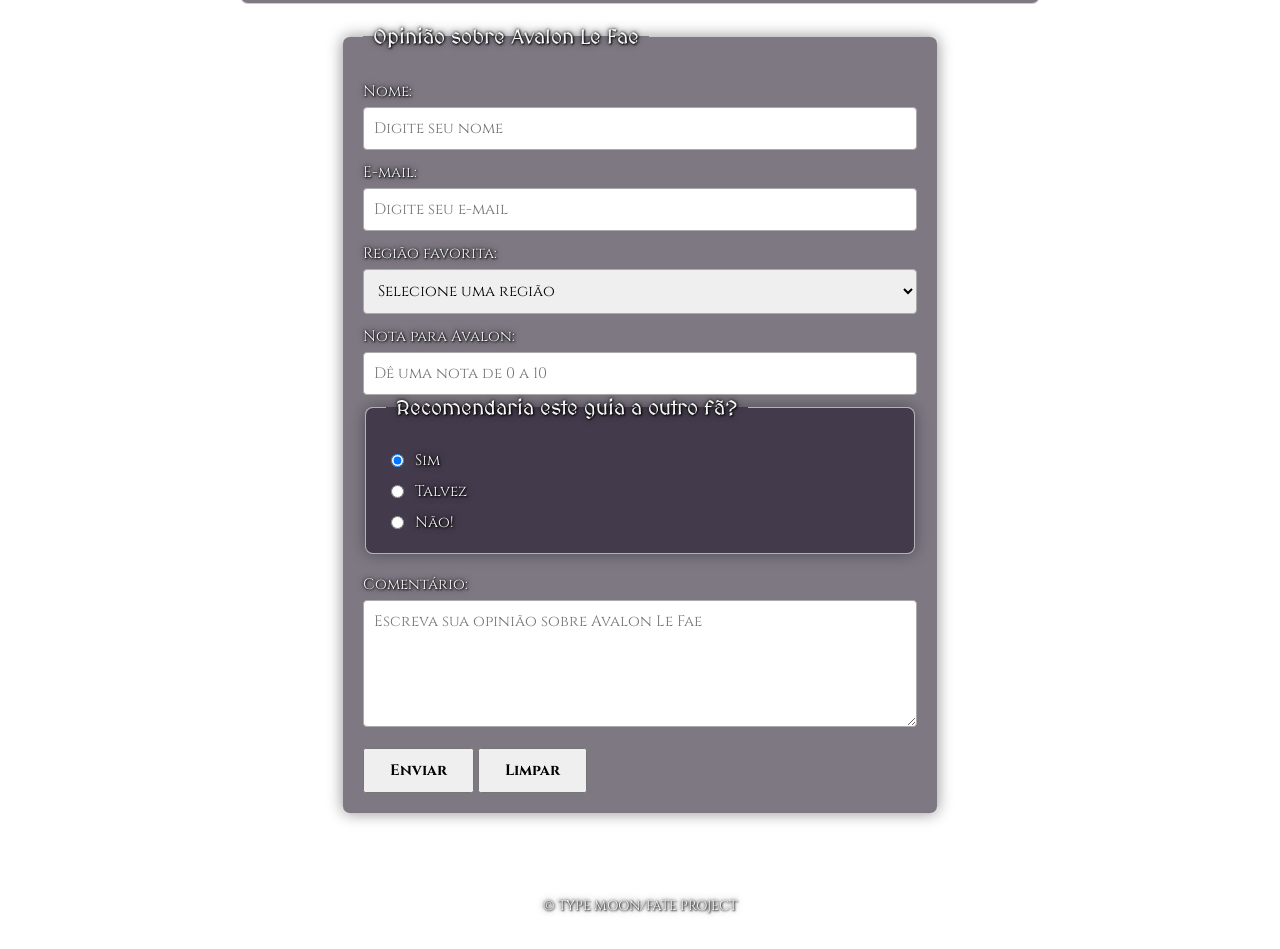
==== commit 7358166f: "Adiciona quadro de servos, página de regiões e ajustes de legibilidade" ====
--- a/lsotblet6/Html/index.html
+++ b/lsotblet6/Html/index.html
@@ -78,7 +78,7 @@
           <a href="https://fate-go.us/" target="_blank" rel="noopener noreferrer">Fonte oficial de Fate/Grand Order</a>
         </p>
         <figure>
-          <img src="mapa_lostbelt.png" alt="Mapa ilustrado das regiões de Avalon Le Fae, mostrando Salisbury, Londinium, Orkney e Cornwall">
+          <img src="https://static.wikia.nocookie.net/fategrandorder/images/d/df/LB6Part1BannerUS.png/revision/latest/scale-to-width-down/680?cb=20230606025629">
           <video controls width="400">
             <source src="videoplayback.mp4" type="video/mp4">
           </video>
--- a/lsotblet6/Css/style.css
+++ b/lsotblet6/Css/style.css
@@ -14,12 +14,16 @@
   background: url("../albion_waifu2x_art_noise2.png") center/cover fixed no-repeat;
 }
 
-h1,
 h2,
 p,
 .texto-glow {
   color: var(--cor-texto-claro);
-  text-shadow: 0 0 4px rgba(255, 255, 255, 0.5), 0 0 8px rgba(255, 255, 255, 0.25);
+  text-shadow:
+    0 0 3px rgba(0, 0, 0, 0.95),
+    0 0 6px rgba(0, 0, 0, 0.85),
+    0 0 12px rgba(0, 0, 0, 0.7),
+    1px 1px 2px rgba(0, 0, 0, 0.9),
+    -1px -1px 2px rgba(0, 0, 0, 0.9);
 }
 
 .titulo-medieval,
@@ -305,8 +309,7 @@
 }
 .grade-regioes {
   display: grid;
-  /* auto-fit + minmax: o número de colunas se ajusta sozinho
-     ao espaço disponível, sem precisar de media query */
+
   grid-template-columns: repeat(auto-fit, minmax(160px, 1fr));
   gap: 16px;
   list-style: none;
@@ -388,4 +391,163 @@
     animation: none;
     opacity: 1;
   }
+}
+
+ul,
+li,
+caption,
+figcaption,
+label,
+legend,
+th,
+td,
+footer,
+footer p,
+.botao-nav,
+.grade-regioes li {
+  text-shadow:
+    0 0 3px rgba(0, 0, 0, 0.95),
+    0 0 7px rgba(0, 0, 0, 0.8),
+    1px 1px 2px rgba(0, 0, 0, 0.85);
+}
+
+header h1,
+header .subtitulo,
+main > section > h2 {
+  display: table;
+  margin-left: auto;
+  margin-right: auto;
+  padding: 6px 18px;
+  border-radius: var(--raio-borda-padrao);
+  background: rgba(0, 0, 0, 0.35);
+}
+
+table {
+  background: rgba(0, 0, 0, 0.45);
+}
+
+main > section > ul:not(.grade-regioes) {
+  background: rgba(0, 0, 0, 0.35);
+  border-radius: var(--raio-borda-padrao);
+  padding: 12px 20px 12px 2.2rem;
+}
+
+main > section > p:not(.texto-com-fundo) {
+  background: rgba(0, 0, 0, 0.3);
+  border-radius: var(--raio-borda-padrao);
+  padding: 8px 14px;
+}
+
+.texto-com-fundo {
+  background: rgba(0, 0, 0, 0.55);
+}
+
+/*SERVOS*/
+body.pagina-servos {
+  background-image: url("https://static.atlasacademy.io/JP/Back/back123100.png");
+}
+
+.topo-pagina {
+  padding: var(--espacamento-padrao);
+}
+
+.tabela-rolavel {
+  overflow-x: auto;
+}
+
+.quadro-servos {
+  width: 100%;
+  margin: 20px auto;
+  background: rgba(0, 0, 0, 0.6);
+}
+
+.quadro-servos th {
+  background: rgba(60, 30, 80, 0.75);
+  font-family: 'MedievalSharp', cursive;
+  font-size: 1.05rem;
+}
+
+.quadro-servos td {
+  text-align: center;
+  vertical-align: middle;
+  color: var(--cor-texto-claro);
+}
+
+.quadro-servos td.nome-servo {
+  font-family: 'MedievalSharp', cursive;
+  font-size: 1.1rem;
+}
+
+.quadro-servos img {
+  width: 110px;
+  border: 1px solid rgba(255, 255, 255, 0.6);
+}
+
+.quadro-servos tbody tr:hover {
+  background: rgba(216, 164, 255, 0.15);
+}
+
+.nota-fonte {
+  font-size: 0.8rem;
+  font-style: italic;
+  text-align: center;
+}
+h3 {
+  color: var(--cor-texto-claro);
+  font-family: 'MedievalSharp', cursive;
+  text-shadow:
+    0 0 3px rgba(0, 0, 0, 0.95),
+    0 0 6px rgba(0, 0, 0, 0.85),
+    1px 1px 2px rgba(0, 0, 0, 0.9);
+}
+
+.mapa-regioes {
+  max-width: 800px;
+  margin: 20px auto;
+  padding: 12px;
+  background: rgba(0, 0, 0, 0.55);
+  border-radius: var(--raio-borda-padrao);
+}
+
+.mapa-regioes img {
+  display: block;
+  width: 100%;
+}
+
+.grade-categorias {
+  display: grid;
+  grid-template-columns: repeat(auto-fit, minmax(240px, 1fr));
+  gap: 16px;
+  margin: 20px 0;
+}
+
+.categoria {
+  background: rgba(0, 0, 0, 0.55);
+  border: 1px solid rgba(255, 255, 255, 0.6);
+  border-radius: var(--raio-borda-padrao);
+  padding: var(--espacamento-padrao);
+  transition: transform 0.2s, box-shadow 0.2s;
+}
+
+.categoria:hover {
+  transform: translateY(-3px);
+  box-shadow: 0 0 10px rgba(216, 164, 255, 0.6);
+}
+
+.categoria h3 {
+  margin: 0 0 8px;
+  text-align: center;
+  font-size: 1.3rem;
+}
+
+.categoria p {
+  margin: 0 0 8px;
+  font-size: 0.95rem;
+  text-align: left;
+}
+
+.categoria .governante {
+  color: var(--cor-destaque);
+  font-size: 0.85rem;
+  font-style: italic;
 }
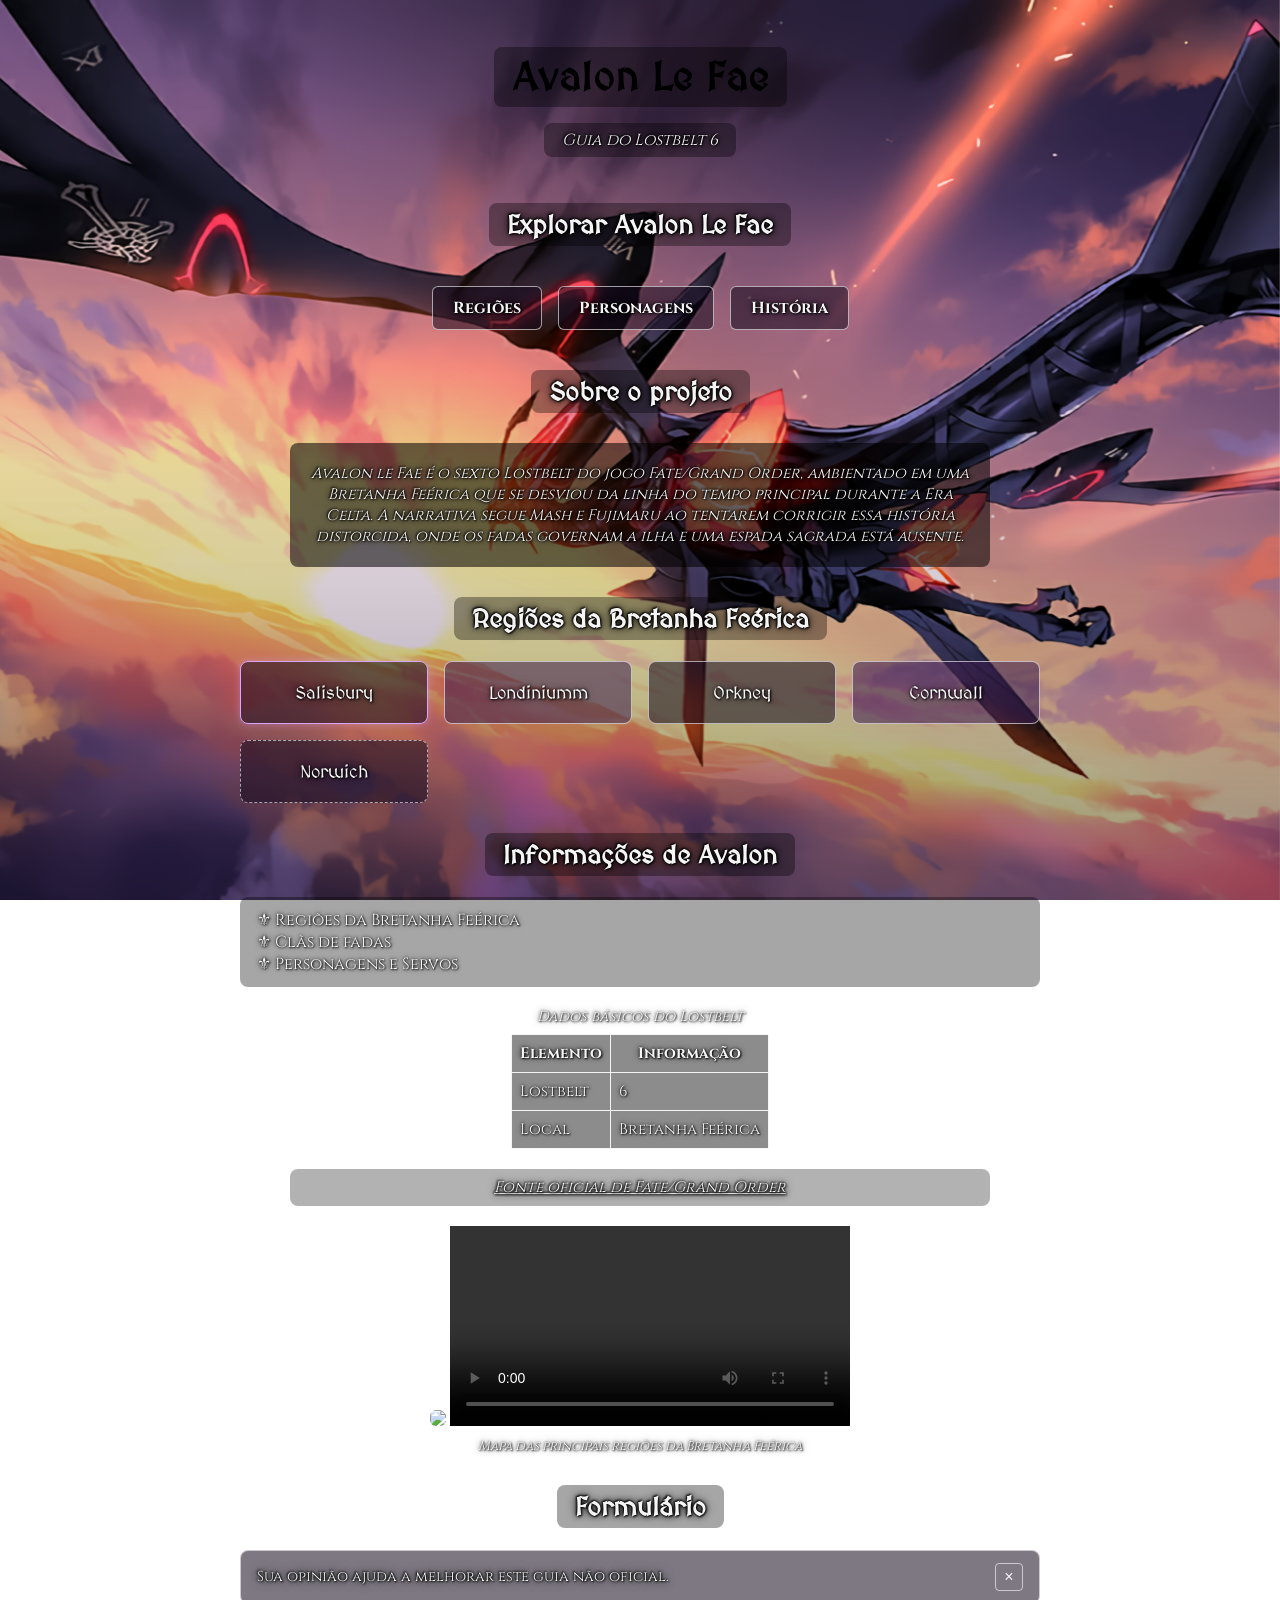
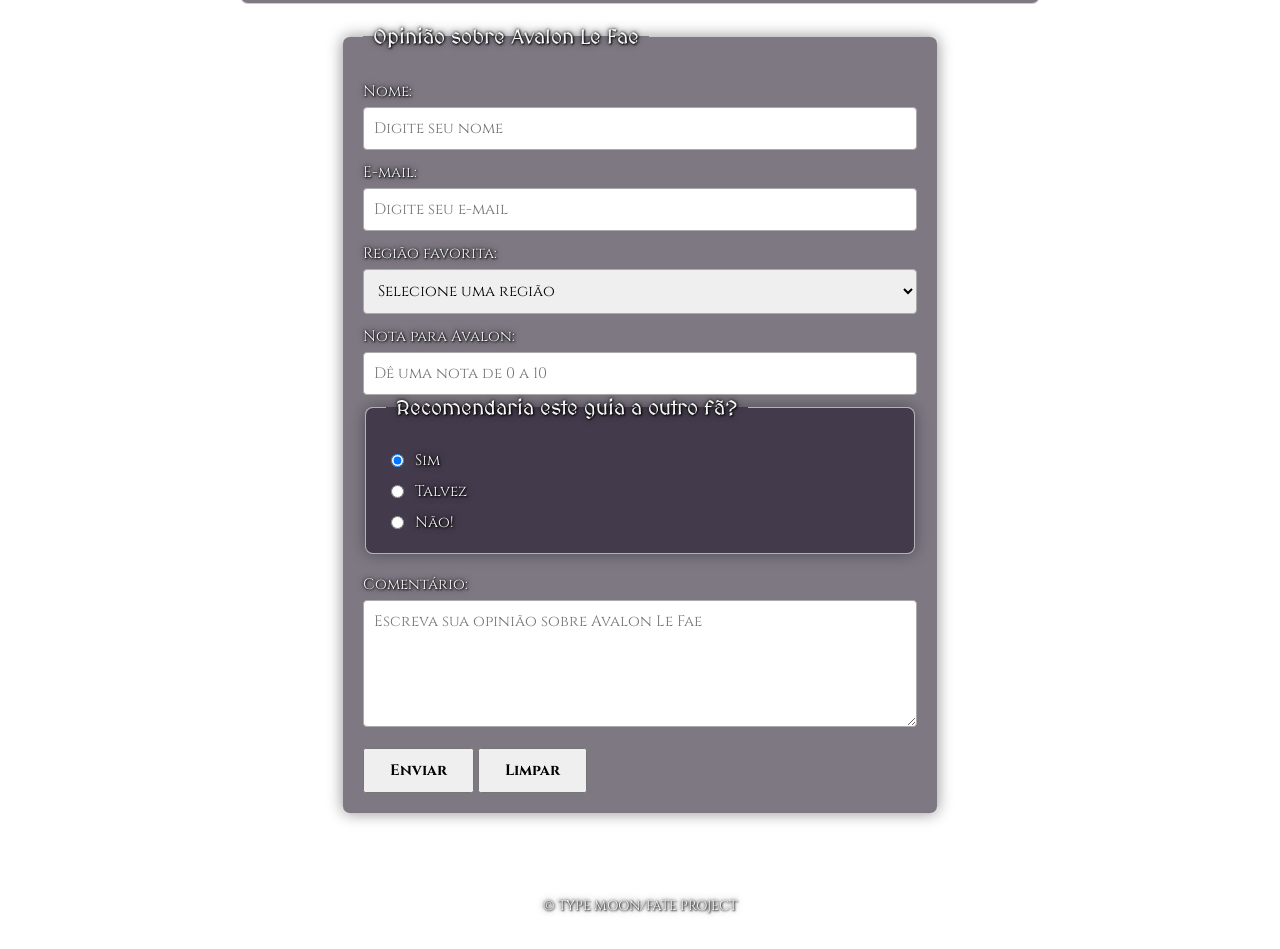
==== commit 4557f96e: "manipulação de DOM e correção do site" ====
--- a/lsotblet6/Html/index.html
+++ b/lsotblet6/Html/index.html
@@ -37,7 +37,7 @@
       </section>
 
       <section aria-labelledby="titulo-sobre">
-        <h2 id="titulo-sobre">Sobre o projetoo</h2>
+        <h2 id="titulo-sobre">Sobre o projeto</h2>
         <p class="texto-com-fundo fade-in fade-in-4">
           Avalon le Fae é o sexto Lostbelt do jogo Fate/Grand Order, ambientado em uma Bretanha
           Feérica que se desviou da linha do tempo principal durante a Era Celta. A narrativa segue
@@ -91,7 +91,7 @@
 
         <div class="aviso" id="aviso-formulario">
           <p>Sua opinião ajuda a melhorar este guia não oficial.</p>
-          <button type="button" class="botao-fechar" aria-label="Fechar aviso" onclick="document.getElementById('aviso-formulario').classList.add('oculto')">×</button>
+          <button type="button" class="botao-fechar" aria-label="Fechar aviso">×</button>
         </div>
 
         <form action="#" method="post">
@@ -149,5 +149,6 @@
     </footer>
 
   </div>
+  <script src="../Js/index.js"></script>
 </body>
 </html>
